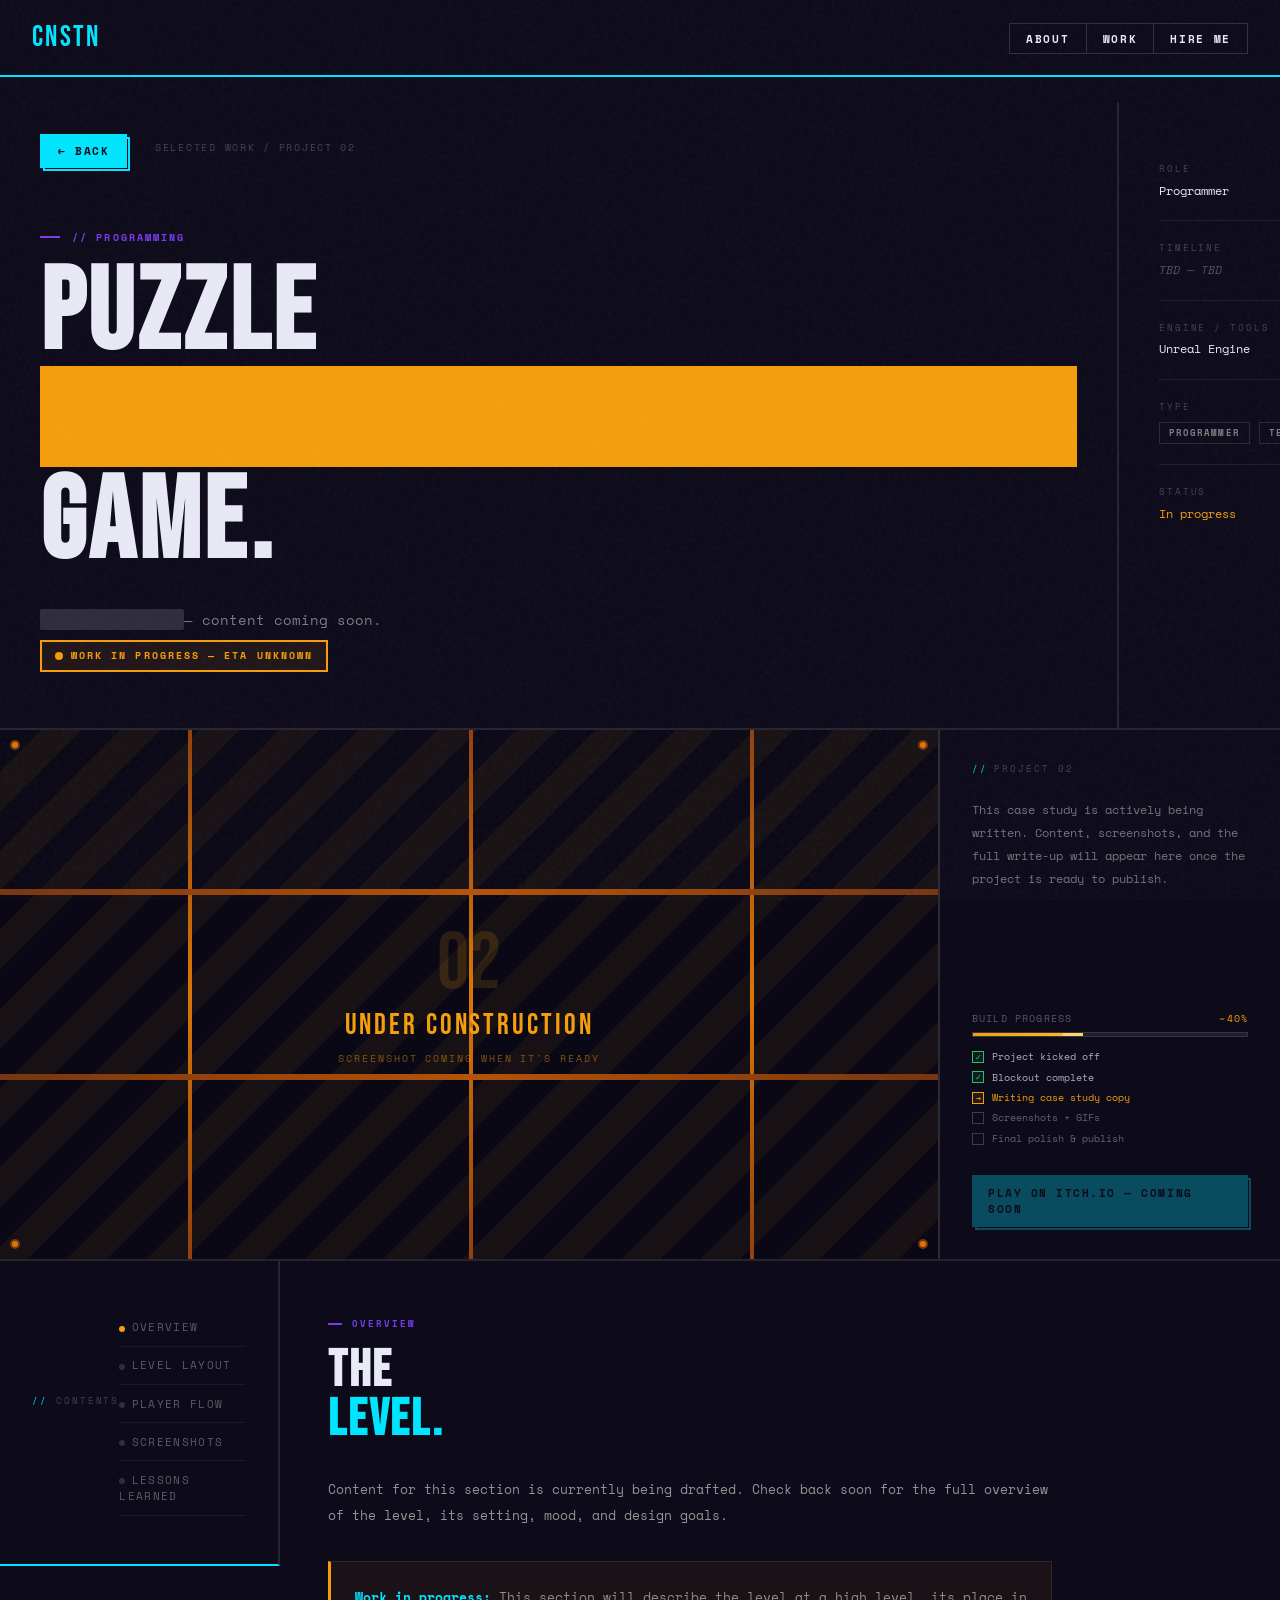
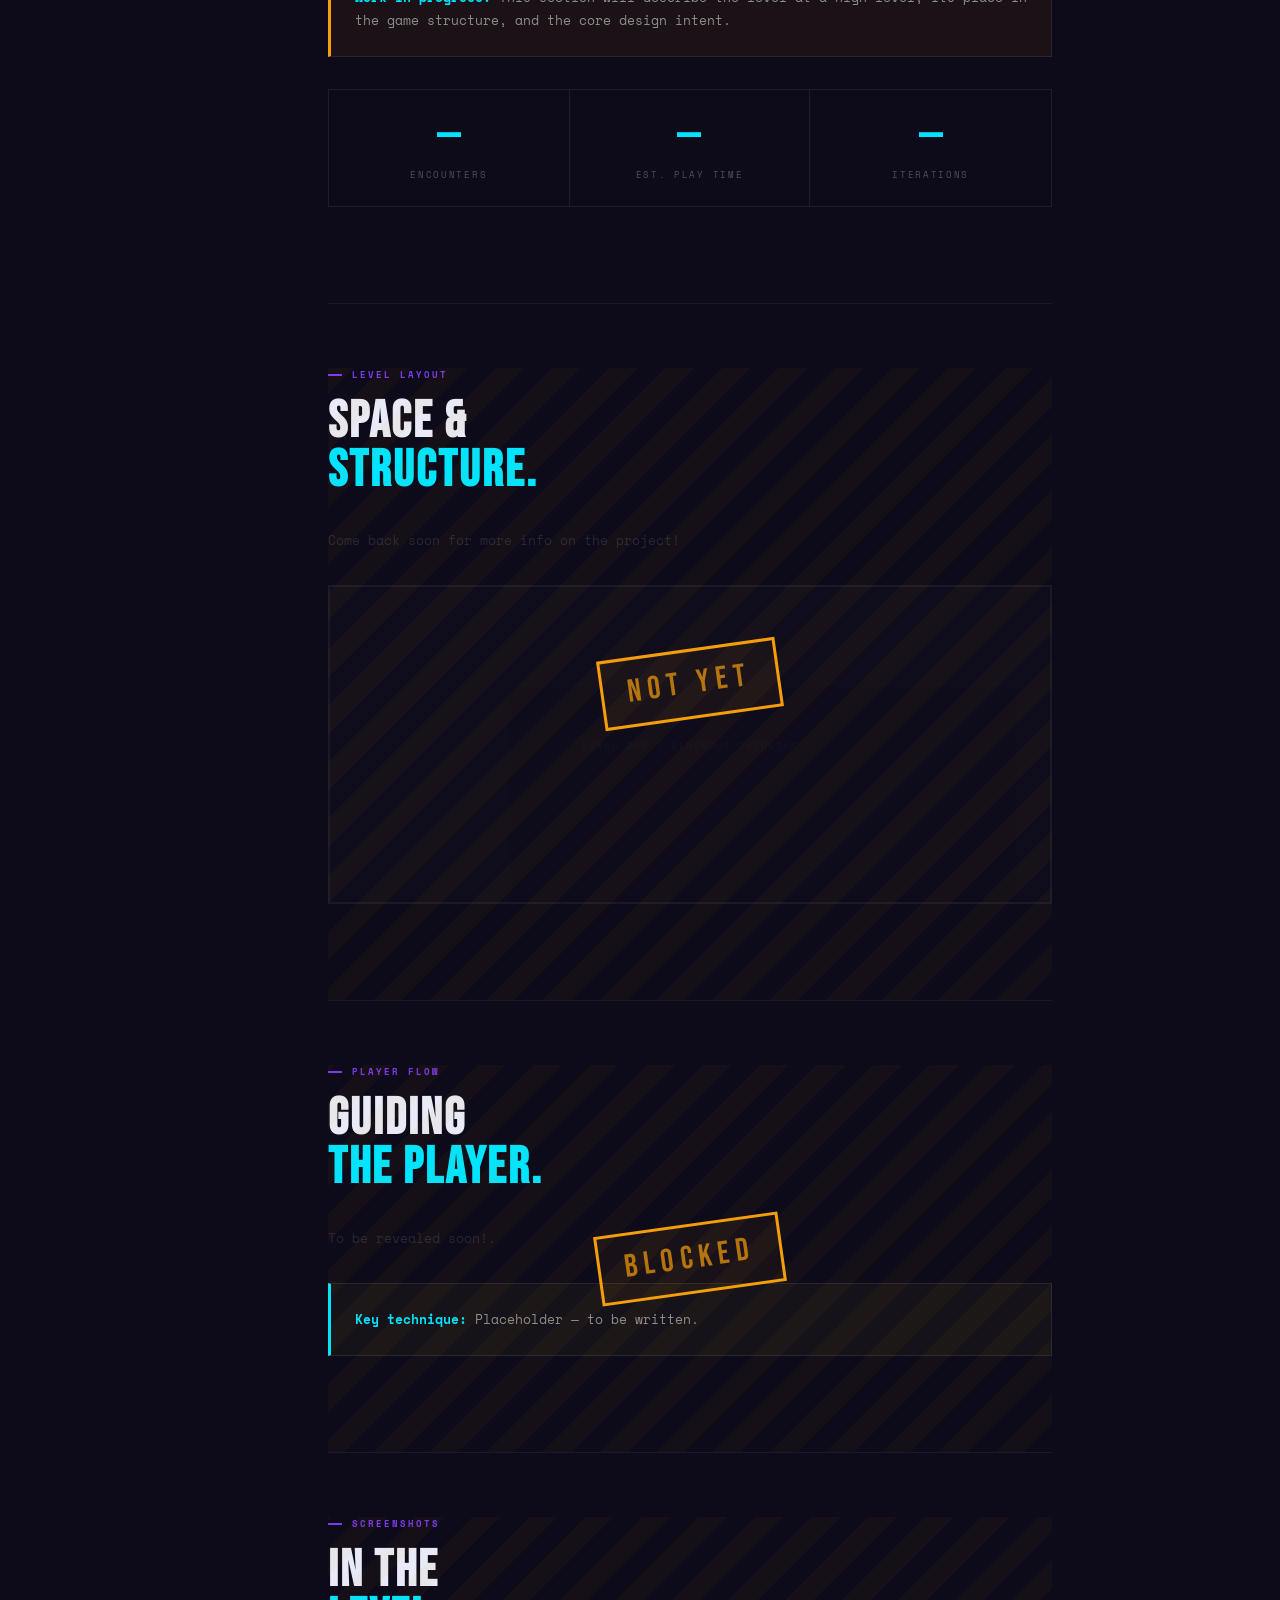
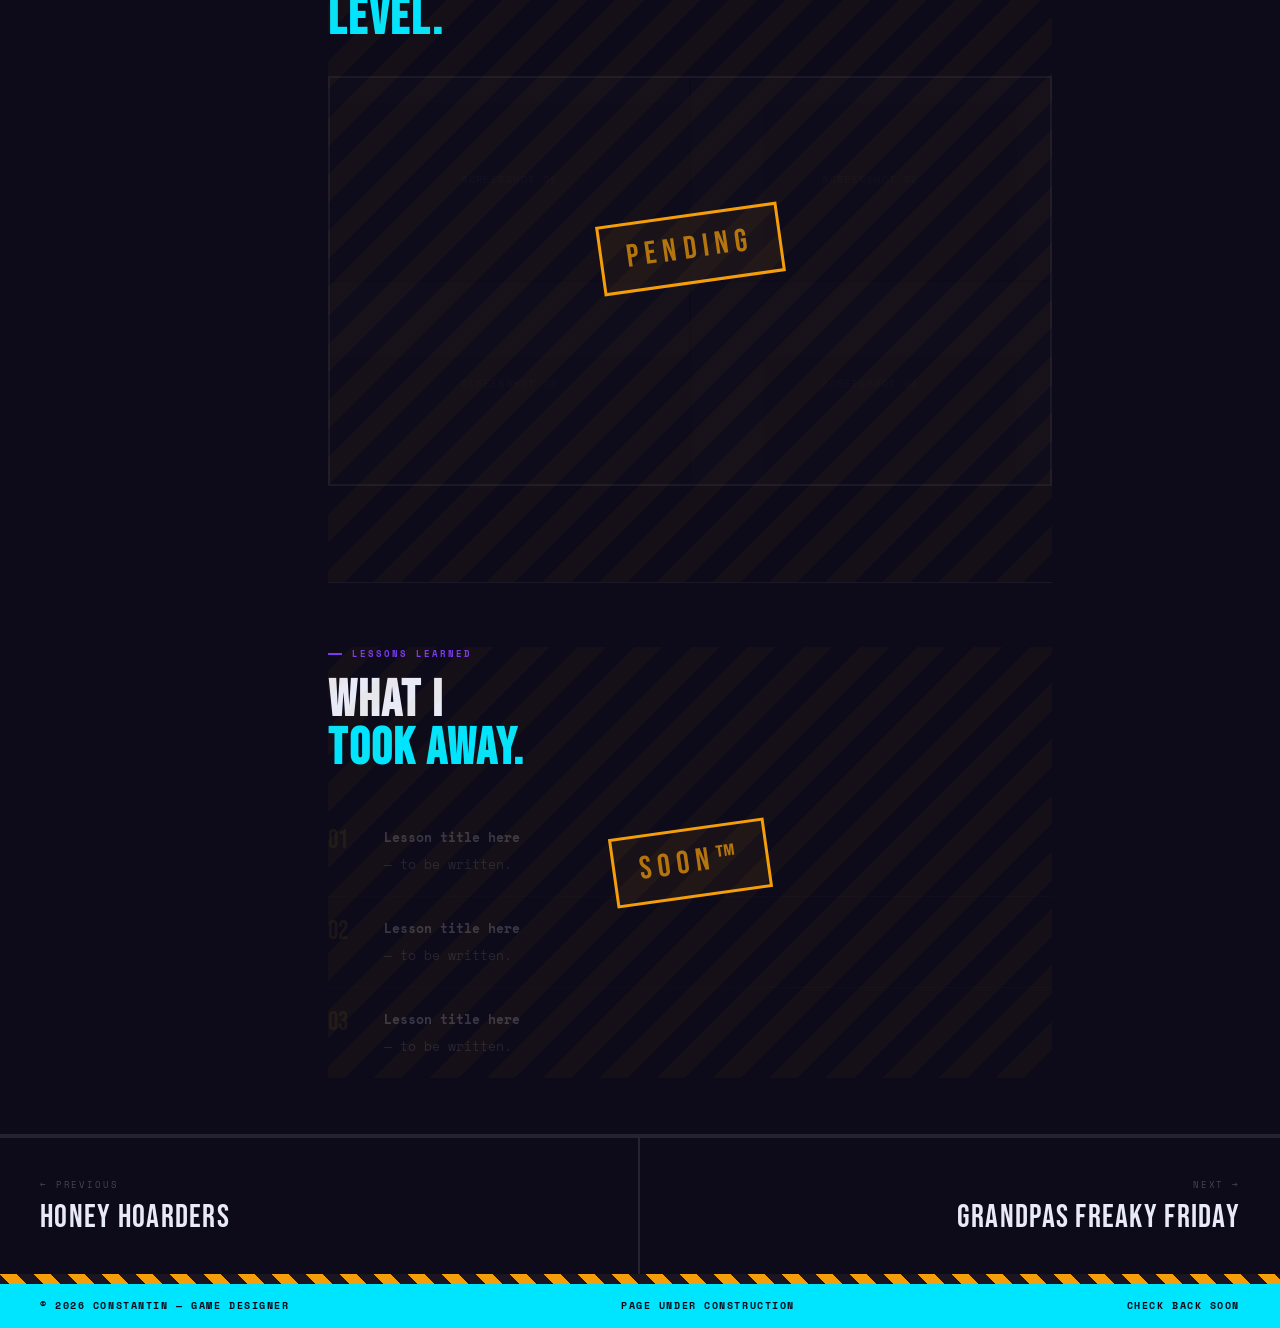
==== project-02.html @ 40b4c7c0 "Add files via upload" ====
<!DOCTYPE html>
<html lang="en">
<head>
<meta charset="UTF-8">
<meta name="viewport" content="width=device-width, initial-scale=1.0">
<title>Project 02 — CONSTANTIN</title>
<link rel="preconnect" href="https://fonts.googleapis.com">
<link href="https://fonts.googleapis.com/css2?family=Black+Han+Sans&family=Space+Mono:ital,wght@0,400;0,700;1,400&family=Bebas+Neue&display=swap" rel="stylesheet">
<link rel="stylesheet" href="style.css">
<link rel="stylesheet" href="project.css">
<style>
  /* The construction text */

  .caution-bar {
    height: 28px;
    background: repeating-linear-gradient(
      45deg,
      #f59e0b 0px, #f59e0b 18px,
      #1a1520 18px, #1a1520 36px
    );
    background-size: 51px 51px;
    animation: stripeScroll 4s linear infinite;
    display: flex;
    align-items: center;
    justify-content: center;
    overflow: hidden;
  }

  @keyframes stripeScroll {
    from { background-position: 0 0; }
    to   { background-position: 51px 51px; }
  }

  .caution-bar-text {
    font-family: var(--display);
    font-size: 0.85rem;
    letter-spacing: 0.25em;
    color: var(--black);
    background: #f59e0b;
    padding: 0 1rem;
    white-space: nowrap;
    z-index: 2;
  }

  .caution-bar-bottom {
    height: 10px;
    background: repeating-linear-gradient(
      45deg,
      #f59e0b 0px, #f59e0b 12px,
      #1a1520 12px, #1a1520 24px
    );
    background-size: 34px 34px;
    animation: stripeScroll 3s linear infinite reverse;
  }

  .scaffold-bar {
    height: 8px;
    background: linear-gradient(to right, #b45309, #d97706, #b45309, #d97706);
    border-bottom: 2px solid #78350f;
  }

  /* Status badge in hero */
  .status-wip {
    display: inline-flex;
    align-items: center;
    gap: 0.5rem;
    padding: 0.4rem 0.8rem;
    border: 2px solid #f59e0b;
    background: rgba(245,158,11,0.08);
    align-self: flex-start;
    margin-top: 0.5rem;
  }

  .status-dot {
    width: 8px; height: 8px;
    background: #f59e0b;
    border-radius: 50%;
    animation: wipPulse 1s ease-in-out infinite;
  }

  @keyframes wipPulse {
    0%, 100% { opacity: 1; transform: scale(1); }
    50%       { opacity: 0.4; transform: scale(0.7); }
  }

  .status-text {
    font-size: 0.65rem;
    letter-spacing: 0.2em;
    font-weight: 700;
    text-transform: uppercase;
    color: #f59e0b;
  }

  /* Redacted title word */
  .title-redact {
    display: inline-block;
    color: transparent;
    background: #f59e0b;
    padding: 0 0.5rem;
    vertical-align: middle;
    min-width: 280px;
    animation: redactFlicker 6s ease-in-out infinite;
  }

  @keyframes redactFlicker {
    0%, 85%, 100% { opacity: 1; }
    87%            { opacity: 0.5; }
    89%            { opacity: 1; }
    91%            { opacity: 0.65; }
    93%            { opacity: 1; }
  }

  /* Redacted inline text */
  .redact-inline {
    background: rgba(232,234,245,0.15);
    color: transparent;
    border-radius: 2px;
    user-select: none;
  }

  /* Cover panel, the construction image zone */
  .cover-panel-placeholder.wip-zone {
    background: #0a0815;
    position: relative;
    overflow: hidden;
    width: 100%;
    height: 100%;
    min-height: 400px;
    display: flex;
    align-items: center;
    justify-content: center;
  }

  .cover-panel-image {
    display: flex;
    align-self: stretch;
  }

  .wip-zone .construction-overlay {
    position: absolute;
    inset: 0;
    background: repeating-linear-gradient(
      -45deg,
      transparent 0px, transparent 28px,
      rgba(245,158,11,0.06) 28px, rgba(245,158,11,0.06) 56px
    );
  }

  .wip-zone .pole {
    position: absolute;
    width: 4px;
    background: linear-gradient(to bottom, #92400e, #d97706, #92400e);
    top: 0; bottom: 0;
  }

  .wip-zone .pole-1 { left: 20%; }
  .wip-zone .pole-2 { left: 50%; }
  .wip-zone .pole-3 { left: 80%; }

  .wip-zone .plank {
    position: absolute;
    height: 6px;
    background: linear-gradient(to right, #78350f, #b45309, #78350f);
    left: 0; right: 0;
  }

  .wip-zone .plank-1 { top: 30%; }
  .wip-zone .plank-2 { top: 65%; }

  .wip-zone .bolt {
    position: absolute;
    width: 10px; height: 10px;
    background: #d97706;
    border-radius: 50%;
    border: 2px solid #78350f;
    z-index: 5;
  }

  .wip-zone .bolt-tl { top: 10px; left: 10px; }
  .wip-zone .bolt-tr { top: 10px; right: 10px; }
  .wip-zone .bolt-bl { bottom: 10px; left: 10px; }
  .wip-zone .bolt-br { bottom: 10px; right: 10px; }

  .wip-zone .sign {
    position: relative;
    z-index: 5;
    text-align: center;
  }

  .wip-zone .sign-num {
    font-family: var(--display);
    font-size: 5rem;
    color: rgba(245,158,11,0.15);
    line-height: 1;
    display: block;
  }

  .wip-zone .sign-icon {
    font-size: 2.5rem;
    display: block;
    margin-bottom: 0.4rem;
  }

  .wip-zone .sign-label {
    font-family: var(--display);
    font-size: 1.8rem;
    color: #f59e0b;
    letter-spacing: 0.1em;
    display: block;
  }

  .wip-zone .sign-sub {
    font-size: 0.6rem;
    letter-spacing: 0.2em;
    color: rgba(245,158,11,0.5);
    text-transform: uppercase;
    display: block;
    margin-top: 0.25rem;
  }

  /* Progress tracker in the cover panel desc area */
  .progress-tracker {
    margin-top: 1rem;
  }

  .progress-header {
    display: flex;
    justify-content: space-between;
    font-size: 0.6rem;
    letter-spacing: 0.12em;
    text-transform: uppercase;
    color: rgba(232,234,245,0.35);
    margin-bottom: 0.4rem;
  }

  .progress-header span:last-child { color: #f59e0b; }

  .progress-bar-wrap {
    height: 5px;
    background: rgba(255,255,255,0.08);
    border: 1px solid rgba(255,255,255,0.1);
    overflow: hidden;
    margin-bottom: 0.75rem;
  }

  .progress-fill {
    height: 100%;
    width: 40%;
    background: linear-gradient(to right, #f59e0b, #fbbf24);
    position: relative;
  }

  .progress-fill::after {
    content: '';
    position: absolute;
    right: 0; top: 0; bottom: 0;
    width: 20px;
    background: rgba(255,255,255,0.35);
    animation: scanline 1.5s ease-in-out infinite;
  }

  @keyframes scanline {
    0%, 100% { opacity: 0; }
    50%       { opacity: 1; }
  }

  .milestone {
    display: flex;
    align-items: center;
    gap: 0.5rem;
    margin-bottom: 0.3rem;
  }

  .milestone-check {
    width: 12px; height: 12px;
    border: 1.5px solid rgba(255,255,255,0.2);
    flex-shrink: 0;
    display: flex;
    align-items: center;
    justify-content: center;
    font-size: 8px;
  }

  .milestone-check.done    { border-color: #22c55e; background: rgba(34,197,94,0.1); color: #22c55e; }
  .milestone-check.current { border-color: #f59e0b; background: rgba(245,158,11,0.1); color: #f59e0b; animation: wipPulse 1s ease-in-out infinite; }

  .milestone-label { font-size: 0.65rem; color: rgba(232,234,245,0.4); }
  .milestone-label.done    { color: rgba(232,234,245,0.75); }
  .milestone-label.current { color: #f59e0b; }

  /* WIP callout box */
  .callout-wip {
    border-left-color: #f59e0b;
    background: rgba(245,158,11,0.06);
    color: rgba(245,158,11,0.8);
  }

  .callout-wip strong { color: #f59e0b; }

  /* Sidebar nav dots */
  .nav-dot {
    display: inline-block;
    width: 6px; height: 6px;
    border-radius: 50%;
    margin-right: 0.4rem;
    vertical-align: middle;
    flex-shrink: 0;
  }

  .nav-dot.wip     { background: #f59e0b; animation: wipPulse 1s ease-in-out infinite; }
  .nav-dot.blocked { background: rgba(255,255,255,0.15); }

  /* Blocked section overlay */
  .section-blocked {
    position: relative;
    overflow: hidden;
  }

  .blocked-overlay {
    position: absolute;
    inset: 0;
    background: repeating-linear-gradient(
      -45deg,
      transparent 0px, transparent 20px,
      rgba(245,158,11,0.04) 20px, rgba(245,158,11,0.04) 40px
    );
    backdrop-filter: blur(0.5px);
    z-index: 10;
    display: flex;
    align-items: center;
    justify-content: center;
  }

  .blocked-stamp {
    border: 3px solid #f59e0b;
    padding: 0.5rem 1.5rem;
    transform: rotate(-8deg);
    background: rgba(245,158,11,0.05);
  }

  .blocked-stamp-text {
    font-family: var(--display);
    font-size: 2rem;
    letter-spacing: 0.2em;
    color: #f59e0b;
    opacity: 0.7;
  }

  /* Dim text inside blocked sections */
  .section-blocked .prose p,
  .section-blocked .stat-cell-num,
  .section-blocked .stat-cell-label,
  .section-blocked .media-cell,
  .section-blocked .lesson-item {
    opacity: 0.2;
  }
</style>
</head>
<body>

<!-- CAUTION TOP BAR -->
<div class="caution-bar">
  <span class="caution-bar-text">⚠ UNDER CONSTRUCTION — WORK IN PROGRESS — DO NOT ENTER — ⚠</span>
</div>

<!-- NAV -->
<nav>
  <a href="index.html" class="nav-logo">CNSTN</a>
  <ul class="nav-links">
    <li><a href="index.html#about">About</a></li>
    <li><a href="index.html#projects">Work</a></li>
    <li><a href="index.html#contact">Hire me</a></li>
  </ul>
</nav>

<div class="scaffold-bar"></div>

<!-- PROJECT HERO -->
<section class="project-hero">
  <div class="project-hero-left">
    <a href="index.html#projects" class="back-btn">← Back</a>
    <span class="back-btn-crumb">Selected Work / Project 02</span>
    <p class="project-hero-type">// Programming</p>
    <h1 class="project-hero-title">
      PUZZLE<br>
      <span class="title-redact">████████████</span><br>
      GAME.
    </h1>
    <p class="project-hero-tagline">
      <span class="redact-inline"> Come back soon! </span> — content coming soon.
    </p>
    <div class="status-wip">
      <div class="status-dot"></div>
      <span class="status-text">Work in progress — ETA unknown</span>
    </div>
  </div>
  <div class="project-hero-right">
    <div class="meta-block">
      <p class="meta-label">Role</p>
      <p class="meta-value">Programmer</p>
    </div>
    <div class="meta-block">
      <p class="meta-label">Timeline</p>
      <p class="meta-value" style="color:rgba(232,234,245,0.3); font-style:italic;">TBD — TBD</p>
    </div>
    <div class="meta-block">
      <p class="meta-label">Engine / Tools</p>
      <p class="meta-value">Unreal Engine </p>
    </div>
    <div class="meta-block">
      <p class="meta-label">Type</p>
      <p class="meta-value">
        <span class="tag">Programmer</span>
        <span class="tag">Team</span>
        <span class="tag">PC • Mobile</span>
      </p>
    </div>
    <div class="meta-block">
      <p class="meta-label">Status</p>
      <p class="meta-value" style="color:#f59e0b;"> In progress</p>
    </div>
  </div>
</section>

<!-- COVER PANEL -->
<div class="cover-panel">
  <div class="cover-panel-image">
    <div class="cover-panel-placeholder wip-zone">
      <div class="construction-overlay"></div>
      <div class="pole pole-1"></div>
      <div class="pole pole-2"></div>
      <div class="pole pole-3"></div>
      <div class="plank plank-1"></div>
      <div class="plank plank-2"></div>
      <div class="bolt bolt-tl"></div>
      <div class="bolt bolt-tr"></div>
      <div class="bolt bolt-bl"></div>
      <div class="bolt bolt-br"></div>
      <div class="sign">
        <span class="sign-num">02</span>
        <span class="sign-label">UNDER CONSTRUCTION</span>
        <span class="sign-sub">Screenshot coming when it's ready</span>
      </div>
    </div>
  </div>
  <div class="cover-panel-info">
    <p class="cover-panel-label">Project 02</p>
    <p class="cover-panel-desc">
      This case study is actively being written. Content, screenshots, and the full write-up will appear here once the project is ready to publish.
    </p>

    <div class="progress-tracker">
      <div class="progress-header">
        <span>Build progress</span>
        <span>~40%</span>
      </div>
      <div class="progress-bar-wrap">
        <div class="progress-fill"></div>
      </div>
      <div class="milestone">
        <div class="milestone-check done">✓</div>
        <span class="milestone-label done">Project kicked off</span>
      </div>
      <div class="milestone">
        <div class="milestone-check done">✓</div>
        <span class="milestone-label done">Blockout complete</span>
      </div>
      <div class="milestone">
        <div class="milestone-check current">→</div>
        <span class="milestone-label current">Writing case study copy</span>
      </div>
      <div class="milestone">
        <div class="milestone-check"></div>
        <span class="milestone-label">Screenshots + GIFs</span>
      </div>
      <div class="milestone">
        <div class="milestone-check"></div>
        <span class="milestone-label">Final polish &amp; publish</span>
      </div>
    </div>

    <div class="cover-panel-links">
      <span class="cover-panel-link" style="opacity:0.3; cursor:not-allowed;">Play on itch.io — coming soon</span>
    </div>
  </div>
</div>

<!-- BODY -->
<div class="project-body">

  <nav class="project-body-nav">
    <p class="body-nav-label">Contents</p>
    <ul class="body-nav-links">
      <li><a href="#overview"><span class="nav-dot wip"></span>Overview</a></li>
      <li><a href="#layout"><span class="nav-dot blocked"></span>Level Layout</a></li>
      <li><a href="#flow"><span class="nav-dot blocked"></span>Player Flow</a></li>
      <li><a href="#screenshots"><span class="nav-dot blocked"></span>Screenshots</a></li>
      <li><a href="#lessons"><span class="nav-dot blocked"></span>Lessons Learned</a></li>
    </ul>
  </nav>

  <div class="project-body-content">

    <!-- OVERVIEW -->
    <div class="content-section" id="overview">
      <p class="section-eyebrow">Overview</p>
      <h2 class="section-heading">THE<br><span class="yellow">LEVEL.</span></h2>
      <div class="prose">
        <p>Content for this section is currently being drafted. Check back soon for the full overview of the level, its setting, mood, and design goals.</p>
      </div>
      <div class="callout callout-wip">
        <p><strong>Work in progress:</strong> This section will describe the level at a high level, its place in the game structure, and the core design intent.</p>
      </div>
      <div class="stat-row">
        <div class="stat-cell">
          <p class="stat-cell-num">—</p>
          <p class="stat-cell-label">Encounters</p>
        </div>
        <div class="stat-cell">
          <p class="stat-cell-num">—</p>
          <p class="stat-cell-label">Est. play time</p>
        </div>
        <div class="stat-cell">
          <p class="stat-cell-num">—</p>
          <p class="stat-cell-label">Iterations</p>
        </div>
      </div>
    </div>

    <!-- LAYOUT -->
    <div class="content-section section-blocked" id="layout">
      <div class="blocked-overlay">
        <div class="blocked-stamp"><span class="blocked-stamp-text">NOT YET</span></div>
      </div>
      <p class="section-eyebrow">Level Layout</p>
      <h2 class="section-heading">SPACE &amp;<br><span class="yellow">STRUCTURE.</span></h2>
      <div class="prose">
        <p>Come back soon for more info on the project!</p>
      </div>
      <div class="media-grid" style="grid-template-columns: 1fr;">
        <div class="media-cell" style="aspect-ratio: 16/7;">
          <div class="media-cell-placeholder">Level map / blockout overview</div>
        </div>
      </div>
    </div>

    <!-- PLAYER FLOW -->
    <div class="content-section section-blocked" id="flow">
      <div class="blocked-overlay">
        <div class="blocked-stamp"><span class="blocked-stamp-text">BLOCKED</span></div>
      </div>
      <p class="section-eyebrow">Player Flow</p>
      <h2 class="section-heading">GUIDING<br><span class="yellow">THE PLAYER.</span></h2>
      <div class="prose">
        <p>To be revealed soon!.</p>
      </div>
      <div class="callout">
        <p><strong>Key technique:</strong> Placeholder — to be written.</p>
      </div>
    </div>

    <!-- SCREENSHOTS -->
    <div class="content-section section-blocked" id="screenshots">
      <div class="blocked-overlay">
        <div class="blocked-stamp"><span class="blocked-stamp-text">PENDING</span></div>
      </div>
      <p class="section-eyebrow">Screenshots</p>
      <h2 class="section-heading">IN THE<br><span class="yellow">LEVEL.</span></h2>
      <div class="media-grid">
        <div class="media-cell"><div class="media-cell-placeholder">Screenshot 01</div></div>
        <div class="media-cell"><div class="media-cell-placeholder">Screenshot 02</div></div>
        <div class="media-cell"><div class="media-cell-placeholder">Screenshot 03</div></div>
        <div class="media-cell"><div class="media-cell-placeholder">Screenshot 04</div></div>
      </div>
    </div>

    <!-- LESSONS -->
    <div class="content-section section-blocked" id="lessons">
      <div class="blocked-overlay">
        <div class="blocked-stamp"><span class="blocked-stamp-text">SOON™</span></div>
      </div>
      <p class="section-eyebrow">Lessons Learned</p>
      <h2 class="section-heading">WHAT I<br><span class="yellow">TOOK AWAY.</span></h2>
      <div class="lesson-list">
        <div class="lesson-item">
          <div class="lesson-num">01</div>
          <div class="lesson-text"><strong>Lesson title here</strong> — to be written.</div>
        </div>
        <div class="lesson-item">
          <div class="lesson-num">02</div>
          <div class="lesson-text"><strong>Lesson title here</strong> — to be written.</div>
        </div>
        <div class="lesson-item">
          <div class="lesson-num">03</div>
          <div class="lesson-text"><strong>Lesson title here</strong> — to be written.</div>
        </div>
      </div>
    </div>

  </div>
</div>

<!-- PROJECT NAVIGATION FOOTER -->
<div class="project-nav-footer">
  <a href="project-01.html" class="proj-nav-item">
    <span class="proj-nav-dir">← Previous</span>
    <span class="proj-nav-name">HONEY HOARDERS</span>
  </a>
  <a href="project-03.html" class="proj-nav-item" style="text-align:right; align-items:flex-end;">
    <span class="proj-nav-dir">Next →</span>
    <span class="proj-nav-name">GRANDPAS FREAKY FRIDAY</span>
  </a>
</div>

<div class="caution-bar-bottom"></div>

<div class="footer-strip">
  <span>© 2026 Constantin — Game Designer</span>
  <span> PAGE UNDER CONSTRUCTION </span>
  <span>Check back soon</span>
</div>

</body>
</html>
---- style.css ----
*, *::before, *::after { box-sizing: border-box; margin: 0; padding: 0; }

:root {
  --black: #0d0a1a;
  --white: #e8eaf5;
  --yellow: #00e5ff;
  --red: #7c3aed;
  --blue: #a78bfa;
  --mono: 'Space Mono', monospace;
  --display: 'Bebas Neue', sans-serif;
  --bold: 'Black Han Sans', sans-serif;
}

html { scroll-behavior: smooth; }

body {
  background: var(--black);
  color: var(--white);
  font-family: var(--mono);
  font-size: 14px;
  line-height: 1.5;
  cursor: crosshair;
  overflow-x: hidden;
}

/* NOISE OVERLAY */
body::before {
  content: '';
  position: fixed;
  inset: 0;
  background-image: url("data:image/svg+xml,%3Csvg viewBox='0 0 256 256' xmlns='http://www.w3.org/2000/svg'%3E%3Cfilter id='noise'%3E%3CfeTurbulence type='fractalNoise' baseFrequency='0.9' numOctaves='4' stitchTiles='stitch'/%3E%3C/filter%3E%3Crect width='100%25' height='100%25' filter='url(%23noise)' opacity='1'/%3E%3C/svg%3E");
  opacity: 0.04;
  pointer-events: none;
  z-index: 9999;
}

/* NAV */
nav {
  position: fixed;
  top: 0; left: 0; right: 0;
  z-index: 100;
  display: flex;
  align-items: center;
  justify-content: space-between;
  padding: 1rem 2rem;
  border-bottom: 2px solid var(--yellow);
  background: var(--black);
}

.nav-logo {
  font-family: var(--display);
  font-size: 1.8rem;
  color: var(--yellow);
  text-decoration: none;
  letter-spacing: 0.08em;
}

.nav-links {
  display: flex;
  gap: 0;
  list-style: none;
}

.nav-links a {
  font-family: var(--mono);
  font-size: 0.7rem;
  font-weight: 700;
  letter-spacing: 0.15em;
  text-transform: uppercase;
  color: var(--white);
  text-decoration: none;
  padding: 0.4rem 1rem;
  border: 1px solid rgba(255,255,255,0.15);
  border-right: none;
  transition: background 0.1s, color 0.1s;
}

.nav-links li:last-child a { border-right: 1px solid rgba(255,255,255,0.15); }
.nav-links a:hover { background: var(--yellow); color: var(--black); }

/* STATUS TICKER */
.ticker {
  background: var(--yellow);
  color: var(--black);
  font-family: var(--mono);
  font-size: 0.7rem;
  font-weight: 700;
  letter-spacing: 0.12em;
  text-transform: uppercase;
  padding: 0.35rem 0;
  overflow: hidden;
  white-space: nowrap;
  margin-top: 58px;
}

.ticker-inner {
  display: inline-block;
  animation: ticker 18s linear infinite;
}

@keyframes ticker {
  from { transform: translateX(100vw); }
  to   { transform: translateX(-100%); }
}

/* HERO */
.hero {
  min-height: 90vh;
  display: grid;
  grid-template-columns: 1fr 260px;
  border-bottom: 2px solid rgba(255,255,255,0.1);
  position: relative;
  overflow: hidden;
}

.hero-left {
  padding: 4rem 2.5rem 4rem;
  display: flex;
  flex-direction: column;
  justify-content: flex-end;
  border-right: 2px solid rgba(255,255,255,0.1);
  position: relative;
  z-index: 1;
}

.hero-label {
  font-size: 0.65rem;
  letter-spacing: 0.2em;
  text-transform: uppercase;
  color: rgba(242,240,232,0.4);
  margin-bottom: 1rem;
  font-family: var(--mono);
}

.hero-label span {
  color: var(--red);
  animation: blink 1.2s step-end infinite;
}

@keyframes blink { 0%,100%{opacity:1} 50%{opacity:0} }

.hero-name {
  font-family: var(--display);
  font-size: clamp(5rem, 10vw, 9rem);
  line-height: 0.88;
  letter-spacing: 0.02em;
  color: var(--white);
  margin-bottom: 2.5rem;
  position: relative;
}

.hero-name .glitch {
  position: relative;
  display: inline-block;
  color: var(--yellow);
}

.hero-name .glitch::before,
.hero-name .glitch::after {
  content: attr(data-text);
  position: absolute;
  top: 0; left: 0;
  width: 100%;
}

.hero-name .glitch::before {
  color: var(--red);
  animation: glitch1 3.5s infinite;
  clip-path: polygon(0 0, 100% 0, 100% 40%, 0 40%);
}

.hero-name .glitch::after {
  color: var(--blue);
  animation: glitch2 3.5s infinite;
  clip-path: polygon(0 60%, 100% 60%, 100% 100%, 0 100%);
}

@keyframes glitch1 {
  0%,90%,100% { transform: translate(0); }
  92% { transform: translate(-4px, 1px); }
  94% { transform: translate(4px, -1px); }
  96% { transform: translate(-2px, 2px); }
}

@keyframes glitch2 {
  0%,90%,100% { transform: translate(0); }
  92% { transform: translate(4px, 1px); }
  94% { transform: translate(-4px, -1px); }
  96% { transform: translate(3px, -2px); }
}

.hero-desc {
  font-size: 0.82rem;
  color: rgba(242,240,232,0.6);
  line-height: 1.8;
  max-width: 32rem;
  margin-bottom: 2.5rem;
}

.hero-desc strong { color: var(--white); font-weight: 700; }

/* CTA BUTTON — longer + proper lift animation */
.hero-cta {
  display: inline-flex;
  align-items: center;
  gap: 0.75rem;
  font-family: var(--mono);
  font-size: 0.75rem;
  font-weight: 700;
  letter-spacing: 0.15em;
  text-transform: uppercase;
  color: var(--black);
  background: var(--yellow);
  padding: 0.85rem 10rem;
  text-decoration: none;
  border: none;
  position: relative;
  transition: transform 0.15s ease;
  align-self: flex-start;
}

.hero-cta::after {
  content: '';
  position: absolute;
  bottom: -5px; right: -5px;
  width: 100%; height: 100%;
  border: 2px solid var(--yellow);
  z-index: -1;
  transition: bottom 0.15s ease, right 0.15s ease;
}

.hero-cta:hover {
  transform: translate(-4px, -4px);
}

.hero-cta:hover::after {
  bottom: -9px;
  right: -9px;
}

/* AWARD BADGE */
.award-badge {
  display: inline-flex;
  align-items: center;
  gap: 0.75rem;
  margin-top: 1.5rem;
  padding: 0.75rem 2.5rem;
  border: 1px solid var(--yellow);
  border-left: 4px solid var(--yellow);
  background: rgba(0,229,255,0.06);
  align-self: flex-start;
  position: relative;
  overflow: hidden;
}

/* subtle shimmer sweep on the badge */
.award-badge::after {
  content: '';
  position: absolute;
  top: 0; left: -100%;
  width: 60%;
  height: 100%;
  background: linear-gradient(
    to right,
    transparent 0%,
    rgba(0,229,255,0.12) 50%,
    transparent 100%
  );
  animation: shimmer 4s ease-in-out infinite;
}

@keyframes shimmer {
  0%   { left: -100%; }
  40%  { left: 150%; }
  100% { left: 150%; }
}

.award-badge-icon {
  font-size: 1.5rem;
  line-height: 1;
  position: relative;
  z-index: 1;
}

.award-badge-title {
  font-family: var(--mono);
  font-size: 0.72rem;
  font-weight: 700;
  letter-spacing: 0.16em;
  text-transform: uppercase;
  color: var(--yellow);
  margin: 0;
  position: relative;
  z-index: 1;
}

.award-badge-sub {
  font-size: 0.6rem;
  letter-spacing: 0.14em;
  color: rgba(242,240,232,0.4);
  margin-top: 0.2rem;
  margin-bottom: 0;
  position: relative;
  z-index: 1;
}

/* PORTRAIT CARD — small framed photo in top-right of hero-left */
.hero-portrait {
  position: absolute;
  top: 2.5rem;
  right: 2.5rem;
  width: 120px;
  border: 1px solid rgba(255,255,255,0.15);
  background: rgba(255,255,255,0.03);
  z-index: 2;
  cursor: grab;
  transition: width 0.3s ease, box-shadow 0.3s ease;
  user-select: none;
}

.hero-portrait:active { cursor: grabbing; }

.hero-portrait.portrait-expanded {
  width: 260px;
  box-shadow: 0 0 0 2px var(--yellow);
}

.hero-portrait.portrait-expanded img,
.hero-portrait.portrait-expanded .hero-portrait-placeholder {
  height: 340px;
}

.hero-portrait img {
  width: 100%;
  height: 160px;
  object-fit: cover;
  object-position: center top;
  display: block;
  filter: grayscale(15%) contrast(1.05);
  transition: height 0.3s ease;
  pointer-events: none;
}

.hero-portrait-placeholder {
  width: 100%;
  height: 160px;
  display: flex;
  align-items: center;
  justify-content: center;
  background: rgba(255,255,255,0.02);
  position: relative;
  overflow: hidden;
  transition: height 0.3s ease;
}

.hero-portrait-placeholder::before {
  content: '';
  position: absolute;
  inset: 0.6rem;
  border: 1px dashed rgba(255,255,255,0.1);
}

.hero-portrait-placeholder span {
  font-size: 0.55rem;
  letter-spacing: 0.18em;
  text-transform: uppercase;
  color: rgba(242,240,232,0.2);
  font-family: var(--mono);
}

.hero-portrait-label {
  display: flex;
  align-items: center;
  justify-content: space-between;
  padding: 0.4rem 0.6rem;
  border-top: 1px solid rgba(255,255,255,0.1);
}

.hero-portrait-label span {
  font-size: 0.52rem;
  letter-spacing: 0.14em;
  text-transform: uppercase;
  font-family: var(--mono);
  color: rgba(242,240,232,0.3);
}

.hero-portrait-label span:last-child {
  color: var(--yellow);
  font-weight: 700;
}

/* Expand button */
.portrait-expand {
  position: absolute;
  top: 0.4rem;
  right: 0.4rem;
  width: 22px;
  height: 22px;
  background: rgba(10,10,8,0.75);
  border: 1px solid rgba(255,255,255,0.15);
  color: var(--yellow);
  font-size: 0.8rem;
  line-height: 1;
  cursor: pointer;
  display: flex;
  align-items: center;
  justify-content: center;
  opacity: 0;
  transition: opacity 0.2s;
  z-index: 3;
}

.hero-portrait:hover .portrait-expand { opacity: 1; }
.hero-portrait.portrait-expanded .portrait-expand { opacity: 1; }

/* Arrow hint */
.portrait-hint {
  position: absolute;
  top: 2rem;
  right: 10rem;
  display: flex;
  align-items: flex-start;
  gap: 0.5rem;
  z-index: 3;
  pointer-events: none;
  transition: opacity 0.4s ease;
}

.portrait-hint-text {
  font-size: 0.58rem;
  letter-spacing: 0.14em;
  text-transform: uppercase;
  color: rgba(0,229,255,0.6);
  font-family: var(--mono);
  white-space: nowrap;
  animation: hintPulse 2s ease-in-out infinite;
}

@keyframes hintPulse {
  0%, 100% { opacity: 0.6; }
  50% { opacity: 1; }
}

.portrait-hint-arrow {
  width: 40px;
  height: 40px;
  flex-shrink: 0;
  margin-top: -4px;
  animation: hintBounce 1.5s ease-in-out infinite;
}

@keyframes hintBounce {
  0%, 100% { transform: translateX(0); }
  50% { transform: translateX(4px); }
}

/* HERO STATS */
.hero-right {
  display: grid;
  grid-template-rows: 1fr 1fr;
  position: relative;
  z-index: 1;
  border-left: 2px solid rgba(255,255,255,0.1);
}

.hero-stat {
  padding: 2.5rem 2rem;
  border-bottom: 2px solid rgba(255,255,255,0.1);
  display: flex;
  flex-direction: column;
  justify-content: center;
  position: relative;
  overflow: hidden;
}

.hero-stat:last-child { border-bottom: none; }

.hero-stat::before {
  content: attr(data-num);
  position: absolute;
  left: 50%;
  transform: translateX(-50%) translateY(-50%);
  top: 50%;
  font-family: var(--display);
  font-size: 6rem;
  color: rgba(255,255,255,0.04);
  line-height: 1;
  pointer-events: none;
}

/* Award stat cell — yellow tinted */
.hero-stat--award {
  background: rgba(0,229,255,0.04);
  border-left: 3px solid var(--yellow);
}

.hero-stat--award::before { display: none; }

.stat-num {
  font-family: var(--display);
  font-size: 3.5rem;
  color: var(--yellow);
  line-height: 1;
  margin-bottom: 0.5rem;
}

.stat-num--trophy {
  font-family: unset;
  font-size: 2rem;
}

.stat-label {
  font-size: 0.58rem;
  letter-spacing: 0.18em;
  text-transform: uppercase;
  color: rgba(242,240,232,0.4);
  line-height: 1.6;
}

/* MARQUEE DIVIDER */
.marquee-divider {
  padding: 1.5rem 0;
  overflow: hidden;
  white-space: nowrap;
  border-bottom: 2px solid rgba(255,255,255,0.1);
  position: relative;
}

.marquee-divider::before {
  content: '';
  position: absolute;
  left: 0; top: 0; bottom: 0;
  width: 60px;
  background: linear-gradient(to right, var(--black), transparent);
  z-index: 1;
}

.marquee-divider::after {
  content: '';
  position: absolute;
  right: 0; top: 0; bottom: 0;
  width: 60px;
  background: linear-gradient(to left, var(--black), transparent);
  z-index: 1;
}

.marquee-track {
  display: inline-flex;
  gap: 0;
  animation: marquee 20s linear infinite;
}

@keyframes marquee {
  from { transform: translateX(0); }
  to   { transform: translateX(-50%); }
}

.marquee-item {
  font-family: var(--display);
  font-size: 1.4rem;
  letter-spacing: 0.08em;
  color: rgba(242,240,232,0.12);
  padding: 0 2rem;
  display: flex;
  align-items: center;
  gap: 2rem;
}

.marquee-item span {
  width: 6px;
  height: 6px;
  background: var(--red);
  display: inline-block;
  flex-shrink: 0;
}

/* ABOUT */
.about {
  display: grid;
  grid-template-columns: 280px 1fr;
  border-bottom: 2px solid rgba(255,255,255,0.1);
}

.about-sidebar {
  padding: 3rem 2rem;
  border-right: 2px solid rgba(255,255,255,0.1);
  display: flex;
  flex-direction: column;
  justify-content: space-between;
}

.sidebar-label {
  font-size: 0.6rem;
  letter-spacing: 0.22em;
  text-transform: uppercase;
  color: rgba(242,240,232,0.3);
  margin-bottom: 2rem;
  display: flex;
  align-items: center;
  gap: 0.5rem;
}

.sidebar-label::before {
  content: '//';
  color: var(--yellow);
}

.sidebar-index {
  font-family: var(--display);
  font-size: 7rem;
  color: rgba(255,255,255,0.06);
  line-height: 1;
}

.sidebar-skills {
  display: flex;
  flex-direction: column;
  gap: 0.4rem;
}

.skill-row {
  display: flex;
  align-items: center;
  gap: 0.75rem;
  padding: 0.5rem 0;
  border-bottom: 1px solid rgba(255,255,255,0.06);
}

.skill-dot {
  width: 6px; height: 6px;
  background: var(--yellow);
  flex-shrink: 0;
}

.skill-name {
  font-size: 0.7rem;
  font-weight: 700;
  letter-spacing: 0.1em;
  text-transform: uppercase;
  color: var(--white);
}

.about-main {
  padding: 3rem 2.5rem;
}

.about-heading {
  font-family: var(--display);
  font-size: clamp(2.5rem, 5vw, 4.5rem);
  line-height: 0.92;
  letter-spacing: 0.04em;
  color: var(--white);
  margin-bottom: 2.5rem;
}

.about-heading .highlight {
  color: var(--yellow);
  position: relative;
  display: inline-block;
}

.about-heading .scratch {
  color: var(--red);
  text-decoration: line-through;
  text-decoration-thickness: 3px;
  text-decoration-color: var(--red);
  opacity: 0.7;
}

.about-body {
  max-width: 560px;
}

.about-body p {
  font-size: 0.82rem;
  color: rgba(242,240,232,0.6);
  line-height: 1.9;
  margin-bottom: 1.25rem;
}

.about-body p strong { color: var(--white); }

.about-footnote {
  margin-top: 2rem;
  padding: 1.25rem;
  border: 1px solid rgba(255,255,255,0.1);
  border-left: 3px solid var(--red);
  font-size: 0.72rem;
  color: rgba(242,240,232,0.4);
  letter-spacing: 0.05em;
}

/* PROJECTS */
.projects-header {
  display: flex;
  align-items: center;
  justify-content: space-between;
  padding: 2rem 2.5rem;
  border-bottom: 2px solid rgba(255,255,255,0.1);
}

.projects-header-label {
  font-family: var(--display);
  font-size: 2.5rem;
  letter-spacing: 0.05em;
  color: var(--white);
}

.projects-count {
  font-size: 0.7rem;
  letter-spacing: 0.18em;
  text-transform: uppercase;
  color: rgba(242,240,232,0.35);
}

.projects-grid {
  display: grid;
  grid-template-columns: 1fr 1fr 1fr;
}

.project-card {
  padding: 2.5rem 2rem;
  border-right: 2px solid rgba(255,255,255,0.1);
  border-bottom: 2px solid rgba(255,255,255,0.1);
  position: relative;
  overflow: hidden;
  transition: background 0.15s;
  cursor: pointer;
}

.project-card:last-child,
.project-card:nth-child(3) { border-right: none; }

.project-card:nth-last-child(-n+3) { border-bottom: none; }

.project-card:hover { background: rgba(255,255,255,0.03); }

.project-card:hover .project-num { color: var(--yellow); }

/* Award project card — subtle yellow top border */
.project-award {
  border-top: 3px solid var(--yellow);
}

.project-num {
  font-family: var(--display);
  font-size: 5rem;
  line-height: 1;
  color: rgba(255,255,255,0.07);
  position: absolute;
  top: 1rem;
  right: 1.25rem;
  transition: color 0.15s;
  pointer-events: none;
}

.project-type {
  font-size: 0.6rem;
  letter-spacing: 0.2em;
  text-transform: uppercase;
  color: var(--red);
  margin-bottom: 1rem;
  font-weight: 700;
}

.project-title {
  font-family: var(--display);
  font-size: 2rem;
  letter-spacing: 0.04em;
  color: var(--white);
  line-height: 1;
  margin-bottom: 1.25rem;
}

.project-desc {
  font-size: 0.78rem;
  color: rgba(242,240,232,0.5);
  line-height: 1.8;
  margin-bottom: 2rem;
}

.project-tags {
  display: flex;
  flex-wrap: wrap;
  gap: 0.4rem;
}

.project-tag {
  font-size: 0.6rem;
  letter-spacing: 0.12em;
  text-transform: uppercase;
  font-weight: 700;
  color: rgba(242,240,232,0.5);
  border: 1px solid rgba(255,255,255,0.12);
  padding: 0.25rem 0.6rem;
}

/* Award winner tag inside project */
.project-tag--award {
  color: var(--yellow);
  border-color: var(--yellow);
  background: rgba(0,229,255,0.08);
}

/* FEATURED PROJECT */
.project-featured {
  grid-column: span 2;
  background: var(--yellow);
  border-right: 2px solid rgba(255,255,255,0.1);
}

.project-featured:hover { background: #00e5ffcc; }

.project-featured .project-type { color: var(--black); opacity: 0.5; }
.project-featured .project-title { color: var(--black); font-size: 3rem; }
.project-featured .project-desc { color: rgba(0,0,0,0.55); }
.project-featured .project-num { color: rgba(0,0,0,0.08); }
.project-featured:hover .project-num { color: rgba(0,0,0,0.15); }

.project-featured .project-tag {
  color: rgba(0,0,0,0.55);
  border-color: rgba(0,0,0,0.2);
}

/* CONTACT */
.contact {
  min-height: 70vh;
  display: grid;
  grid-template-columns: 1fr 1fr;
  border-top: 2px solid rgba(255,255,255,0.1);
}

.contact-left {
  padding: 4rem 2.5rem;
  border-right: 2px solid rgba(255,255,255,0.1);
  display: flex;
  flex-direction: column;
  justify-content: space-between;
}

.contact-heading {
  font-family: var(--display);
  font-size: clamp(3rem, 8vw, 7rem);
  line-height: 0.88;
  letter-spacing: 0.03em;
  color: var(--white);
}

.contact-heading .red { color: var(--red); }
.contact-heading .yellow { color: var(--yellow); }

.contact-sub {
  font-size: 0.78rem;
  color: rgba(242,240,232,0.4);
  line-height: 1.8;
  max-width: 28rem;
  margin-top: 2rem;
}

.contact-email-big {
  display: block;
  font-family: var(--display);
  font-size: clamp(1.4rem, 3vw, 2.4rem);
  color: var(--yellow);
  text-decoration: none;
  letter-spacing: 0.04em;
  border-top: 2px solid rgba(255,255,255,0.1);
  padding-top: 1.5rem;
  margin-top: 2rem;
  transition: color 0.1s;
}

.contact-email-big:hover { color: var(--red); }

.contact-right {
  padding: 4rem 2.5rem;
  display: flex;
  flex-direction: column;
  justify-content: space-between;
}

.contact-links-grid {
  display: flex;
  flex-direction: column;
  gap: 0;
}

.contact-link-row {
  display: flex;
  align-items: center;
  justify-content: space-between;
  padding: 1.5rem 0;
  border-bottom: 1px solid rgba(255,255,255,0.1);
  text-decoration: none;
  transition: padding-left 0.15s;
}

.contact-link-row:hover { padding-left: 0.75rem; }
.contact-link-row:hover .link-name { color: var(--yellow); }

.link-platform {
  font-size: 0.6rem;
  letter-spacing: 0.2em;
  text-transform: uppercase;
  color: rgba(242,240,232,0.3);
  width: 5rem;
}

.link-name {
  font-size: 0.82rem;
  color: var(--white);
  font-family: var(--mono);
  transition: color 0.15s;
  flex: 1;
}

.link-arrow {
  color: rgba(242,240,232,0.25);
  font-size: 1.1rem;
}

.footer-strip {
  background: var(--yellow);
  color: var(--black);
  padding: 0.9rem 2.5rem;
  display: flex;
  align-items: center;
  justify-content: space-between;
  font-size: 0.65rem;
  font-weight: 700;
  letter-spacing: 0.15em;
  text-transform: uppercase;
}

/* ANIMATIONS */
@keyframes slideIn {
  from { opacity: 0; transform: translateY(30px); }
  to   { opacity: 1; transform: translateY(0); }
}

.hero-left > * {
  animation: slideIn 0.6s ease both;
}

.hero-label       { animation-delay: 0.1s; }
.hero-name        { animation-delay: 0.2s; }
.hero-desc        { animation-delay: 0.35s; }
.hero-cta         { animation-delay: 0.5s; }
.award-badge      { animation-delay: 0.65s; }

/* RESPONSIVE */
@media (max-width: 1100px) {
  .hero { grid-template-columns: 1fr 220px; }
}

@media (max-width: 900px) {
  .hero { grid-template-columns: 1fr; min-height: auto; }
  .hero-portrait { display: none; }
  .hero-right { display: none; }

  .about { grid-template-columns: 1fr; }
  .about-sidebar {
    border-right: none;
    border-bottom: 2px solid rgba(255,255,255,0.1);
    flex-direction: row;
    flex-wrap: wrap;
  }
  .projects-grid { grid-template-columns: 1fr; }
  .project-featured { grid-column: span 1; }
  .project-card { border-right: none; }
  .project-card:nth-child(3) { border-right: none; }
  .contact { grid-template-columns: 1fr; }
  .contact-left { border-right: none; border-bottom: 2px solid rgba(255,255,255,0.1); }
}
---- project.css ----
/* Inherits all variables and base styles from style.css */
/* Additional styles specific to project detail pages */

/* BACK BUTTON */
.back-btn {
  position: absolute;
  top: 2rem;
  left: 2.5rem;
  z-index: 10;
  display: inline-flex;
  align-items: center;
  gap: 0.6rem;
  font-family: var(--mono);
  font-size: 0.7rem;
  font-weight: 700;
  letter-spacing: 0.15em;
  text-transform: uppercase;
  color: var(--black);
  background: var(--yellow);
  text-decoration: none;
  padding: 0.55rem 1.1rem;
  transition: transform 0.1s, background 0.1s;
}

.back-btn::after {
  content: '';
  position: absolute;
  bottom: -3px; right: -3px;
  width: 100%; height: 100%;
  border: 2px solid var(--yellow);
  z-index: -1;
}

.back-btn:hover {
  transform: translate(-2px, -2px);
  background: var(--white);
}

.back-btn-crumb {
  position: absolute;
  top: 2.35rem;
  left: calc(2.5rem + 115px);
  font-family: var(--mono);
  font-size: 0.6rem;
  letter-spacing: 0.18em;
  text-transform: uppercase;
  color: rgba(242,240,232,0.25);
  display: flex;
  align-items: center;
  gap: 0.6rem;
}

/* PROJECT HERO */
.project-hero {
  display: grid;
  grid-template-columns: 1fr 380px;
  min-height: 55vh;
  border-bottom: 2px solid rgba(255,255,255,0.1);
  position: relative;
  overflow: hidden;
  margin-top: 66px;
}

.project-hero-left {
  padding: 8rem 2.5rem 3.5rem;
  display: flex;
  flex-direction: column;
  justify-content: flex-end;
  border-right: 2px solid rgba(255,255,255,0.1);
  position: relative;
}

.project-hero-type {
  font-size: 0.6rem;
  letter-spacing: 0.22em;
  text-transform: uppercase;
  color: var(--red);
  font-weight: 700;
  margin-bottom: 1.25rem;
  display: flex;
  align-items: center;
  gap: 0.75rem;
}

.project-hero-type::before {
  content: '';
  display: inline-block;
  width: 20px;
  height: 2px;
  background: var(--red);
}

.project-hero-title {
  font-family: var(--display);
  font-size: clamp(4rem, 9vw, 8rem);
  line-height: 0.88;
  letter-spacing: 0.03em;
  color: var(--white);
  margin-bottom: 2rem;
}

.project-hero-title .accent { color: var(--yellow); }

.project-hero-tagline {
  font-size: 0.88rem;
  color: rgba(242,240,232,0.5);
  line-height: 1.8;
  max-width: 38rem;
}

.project-hero-right {
  padding: 2.5rem;
  display: flex;
  flex-direction: column;
  gap: 0;
}

.meta-block {
  padding: 1.25rem 0;
  border-bottom: 1px solid rgba(255,255,255,0.08);
}

.meta-block:last-child { border-bottom: none; }

.meta-label {
  font-size: 0.55rem;
  letter-spacing: 0.22em;
  text-transform: uppercase;
  color: rgba(242,240,232,0.25);
  margin-bottom: 0.4rem;
  font-family: var(--mono);
}

.meta-value {
  font-size: 0.78rem;
  color: var(--white);
  font-family: var(--mono);
  line-height: 1.5;
}

.meta-value .tag {
  display: inline-block;
  font-size: 0.58rem;
  letter-spacing: 0.12em;
  text-transform: uppercase;
  font-weight: 700;
  color: rgba(242,240,232,0.5);
  border: 1px solid rgba(255,255,255,0.12);
  padding: 0.2rem 0.55rem;
  margin: 0.15rem 0.15rem 0 0;
}

/* COVER PANEL */
.cover-panel {
  display: grid;
  grid-template-columns: 1fr 340px;
  border-bottom: 2px solid rgba(255,255,255,0.1);
}

.cover-panel-image {
  aspect-ratio: 16/9;
  background: rgba(255,255,255,0.03);
  border-right: 2px solid rgba(255,255,255,0.1);
  overflow: hidden;
  position: relative;
}

.cover-panel-image img {
  position: absolute;
  inset: 0;
  width: 100%;
  height: 100%;
  object-fit: cover;
  opacity: 0.85;
  display: block;
}

.cover-panel-placeholder {
  position: absolute;
  inset: 0;
  display: flex;
  flex-direction: column;
  align-items: center;
  justify-content: center;
  gap: 1rem;
  color: rgba(242,240,232,0.12);
}

.cover-panel-placeholder-icon {
  font-family: var(--display);
  font-size: 8rem;
  line-height: 1;
  letter-spacing: 0.05em;
  color: rgba(255,255,255,0.06);
}

.cover-panel-placeholder p {
  font-size: 0.6rem;
  letter-spacing: 0.2em;
  text-transform: uppercase;
  color: rgba(255,255,255,0.15);
  font-family: var(--mono);
}

.cover-panel-info {
  padding: 2rem;
  display: flex;
  flex-direction: column;
  justify-content: space-between;
  gap: 1.5rem;
}

.cover-panel-label {
  font-size: 0.55rem;
  letter-spacing: 0.22em;
  text-transform: uppercase;
  color: rgba(242,240,232,0.25);
  font-family: var(--mono);
  display: flex;
  align-items: center;
  gap: 0.4rem;
}

.cover-panel-label::before {
  content: '//';
  color: var(--yellow);
}

.cover-panel-desc {
  font-size: 0.75rem;
  line-height: 1.9;
  color: rgba(242,240,232,0.45);
  font-family: var(--mono);
  flex: 1;
}

.cover-panel-links {
  display: flex;
  flex-direction: column;
  gap: 0.5rem;
}

.cover-panel-link {
  display: inline-flex;
  align-items: center;
  gap: 0.5rem;
  font-family: var(--mono);
  font-size: 0.68rem;
  font-weight: 700;
  letter-spacing: 0.14em;
  text-transform: uppercase;
  color: var(--black);
  background: var(--yellow);
  text-decoration: none;
  padding: 0.6rem 1rem;
  transition: transform 0.1s, background 0.1s;
  position: relative;
  align-self: flex-start;
}

.cover-panel-link::after {
  content: '';
  position: absolute;
  bottom: -3px; right: -3px;
  width: 100%; height: 100%;
  border: 2px solid var(--yellow);
  z-index: -1;
}

.cover-panel-link:hover {
  transform: translate(-2px, -2px);
  background: var(--white);
}

.cover-panel-link.secondary {
  background: transparent;
  color: rgba(242,240,232,0.4);
  border: 1px solid rgba(255,255,255,0.1);
}

.cover-panel-link.secondary:hover {
  color: var(--white);
  background: rgba(255,255,255,0.05);
  transform: translate(-2px, -2px);
}

.cover-panel-link.secondary::after {
  border-color: rgba(255,255,255,0.1);
}

/* CONTENT BODY */
.project-body {
  display: grid;
  grid-template-columns: 280px 1fr;
  border-bottom: 2px solid rgba(255,255,255,0.1);
}

.project-body-nav {
  padding: 3rem 2rem;
  border-right: 2px solid rgba(255,255,255,0.1);
  position: sticky;
  top: 66px;
  align-self: start;
  height: fit-content;
}

.body-nav-label {
  font-size: 0.55rem;
  letter-spacing: 0.22em;
  text-transform: uppercase;
  color: rgba(242,240,232,0.25);
  margin-bottom: 1.5rem;
  display: flex;
  align-items: center;
  gap: 0.5rem;
}

.body-nav-label::before { content: '//'; color: var(--yellow); }

.body-nav-links {
  display: flex;
  flex-direction: column;
  gap: 0;
  list-style: none;
}

.body-nav-links a {
  font-size: 0.68rem;
  letter-spacing: 0.12em;
  text-transform: uppercase;
  color: rgba(242,240,232,0.35);
  text-decoration: none;
  padding: 0.65rem 0;
  border-bottom: 1px solid rgba(255,255,255,0.06);
  display: block;
  transition: color 0.1s, padding-left 0.15s;
  font-family: var(--mono);
}

.body-nav-links a:hover,
.body-nav-links a.active { color: var(--yellow); padding-left: 0.5rem; }

.project-body-content {
  padding: 3.5rem 3rem;
  max-width: 820px;
}

/* CONTENT SECTIONS */
.content-section {
  margin-bottom: 4rem;
  padding-bottom: 4rem;
  border-bottom: 1px solid rgba(255,255,255,0.06);
}

.content-section:last-child {
  border-bottom: none;
  margin-bottom: 0;
  padding-bottom: 0;
}

.section-eyebrow {
  font-size: 0.58rem;
  letter-spacing: 0.22em;
  text-transform: uppercase;
  color: var(--red);
  font-weight: 700;
  margin-bottom: 1rem;
  display: flex;
  align-items: center;
  gap: 0.6rem;
}

.section-eyebrow::before {
  content: '';
  display: inline-block;
  width: 14px;
  height: 2px;
  background: var(--red);
}

.section-heading {
  font-family: var(--display);
  font-size: clamp(2rem, 4vw, 3.2rem);
  letter-spacing: 0.04em;
  color: var(--white);
  line-height: 0.95;
  margin-bottom: 2rem;
}

.section-heading .yellow { color: var(--yellow); }

.prose p {
  font-size: 0.84rem;
  color: rgba(242,240,232,0.6);
  line-height: 1.95;
  margin-bottom: 1.25rem;
  font-family: var(--mono);
}

.prose p strong { color: var(--white); }

.prose p:last-child { margin-bottom: 0; }

/* CALLOUT BLOCK */
.callout {
  margin: 2rem 0;
  padding: 1.5rem;
  border: 1px solid rgba(255,255,255,0.08);
  border-left: 3px solid var(--yellow);
  background: rgba(255,230,0,0.03);
}

.callout p {
  font-size: 0.8rem;
  color: rgba(242,240,232,0.55);
  line-height: 1.8;
  font-family: var(--mono);
}

.callout p strong { color: var(--yellow); }

/* LESSON/TAKEAWAY LIST */
.lesson-list {
  display: flex;
  flex-direction: column;
  gap: 0;
  margin-top: 1.5rem;
}

.lesson-item {
  display: grid;
  grid-template-columns: 2.5rem 1fr;
  gap: 1rem;
  padding: 1.25rem 0;
  border-bottom: 1px solid rgba(255,255,255,0.06);
  align-items: start;
}

.lesson-item:last-child { border-bottom: none; }

.lesson-num {
  font-family: var(--display);
  font-size: 1.6rem;
  color: rgba(255,230,0,0.3);
  line-height: 1;
  padding-top: 0.1rem;
}

.lesson-text {
  font-size: 0.8rem;
  color: rgba(242,240,232,0.55);
  line-height: 1.8;
  font-family: var(--mono);
}

.lesson-text strong { color: var(--white); display: block; margin-bottom: 0.25rem; }

/* MEDIA GRID */
.media-grid {
  display: grid;
  grid-template-columns: 1fr 1fr;
  gap: 2px;
  margin: 2rem 0;
  border: 2px solid rgba(255,255,255,0.06);
}

.media-cell {
  background: rgba(255,255,255,0.03);
  aspect-ratio: 16/9;
  display: flex;
  align-items: center;
  justify-content: center;
  position: relative;
  overflow: hidden;
}

.media-cell img {
  position: absolute;
  inset: 0;
  width: 100%;
  height: 100%;
  object-fit: cover;
  display: block;
}

.media-cell-placeholder {
  font-size: 0.6rem;
  letter-spacing: 0.15em;
  text-transform: uppercase;
  color: rgba(242,240,232,0.12);
  font-family: var(--mono);
  text-align: center;
  padding: 1rem;
}

.media-caption {
  font-size: 0.62rem;
  letter-spacing: 0.1em;
  color: rgba(242,240,232,0.25);
  font-family: var(--mono);
  margin-top: 0.75rem;
  border-left: 2px solid rgba(255,255,255,0.1);
  padding-left: 0.75rem;
}

/* STAT ROW */
.stat-row {
  display: grid;
  grid-template-columns: repeat(3, 1fr);
  border: 1px solid rgba(255,255,255,0.08);
  margin: 2rem 0;
}

.stat-cell {
  padding: 1.5rem;
  border-right: 1px solid rgba(255,255,255,0.08);
  text-align: center;
}

.stat-cell:last-child { border-right: none; }

.stat-cell-num {
  font-family: var(--display);
  font-size: 3rem;
  color: var(--yellow);
  line-height: 1;
  margin-bottom: 0.4rem;
}

.stat-cell-label {
  font-size: 0.58rem;
  letter-spacing: 0.18em;
  text-transform: uppercase;
  color: rgba(242,240,232,0.3);
  font-family: var(--mono);
}

/* PROJECT NAV FOOTER */
.project-nav-footer {
  display: grid;
  grid-template-columns: 1fr 1fr;
  border-top: 2px solid rgba(255,255,255,0.1);
}

.proj-nav-item {
  padding: 2.5rem;
  text-decoration: none;
  transition: background 0.15s;
  display: flex;
  flex-direction: column;
  gap: 0.6rem;
}

.proj-nav-item:first-child {
  border-right: 2px solid rgba(255,255,255,0.1);
}

.proj-nav-item:hover { background: rgba(255,255,255,0.03); }

.proj-nav-dir {
  font-size: 0.58rem;
  letter-spacing: 0.2em;
  text-transform: uppercase;
  color: rgba(242,240,232,0.25);
  font-family: var(--mono);
}

.proj-nav-name {
  font-family: var(--display);
  font-size: 2rem;
  color: var(--white);
  letter-spacing: 0.04em;
  line-height: 1;
  transition: color 0.1s;
}

.proj-nav-item:hover .proj-nav-name { color: var(--yellow); }

/* RESPONSIVE */
@media (max-width: 900px) {
  .project-hero { grid-template-columns: 1fr; }
  .project-hero-right { border-top: 2px solid rgba(255,255,255,0.1); }
  .cover-panel { grid-template-columns: 1fr; }
  .cover-panel-image { aspect-ratio: 16/8; border-right: none; border-bottom: 2px solid rgba(255,255,255,0.1); }
  .project-body { grid-template-columns: 1fr; }
  .project-body-nav { display: none; }
  .project-body-content { padding: 2.5rem 1.5rem; }
  .media-grid { grid-template-columns: 1fr; }
  .stat-row { grid-template-columns: 1fr; }
  .stat-cell { border-right: none; border-bottom: 1px solid rgba(255,255,255,0.08); }
  .stat-cell:last-child { border-bottom: none; }
  .project-nav-footer { grid-template-columns: 1fr; }
  .proj-nav-item:first-child { border-right: none; border-bottom: 2px solid rgba(255,255,255,0.1); }
}
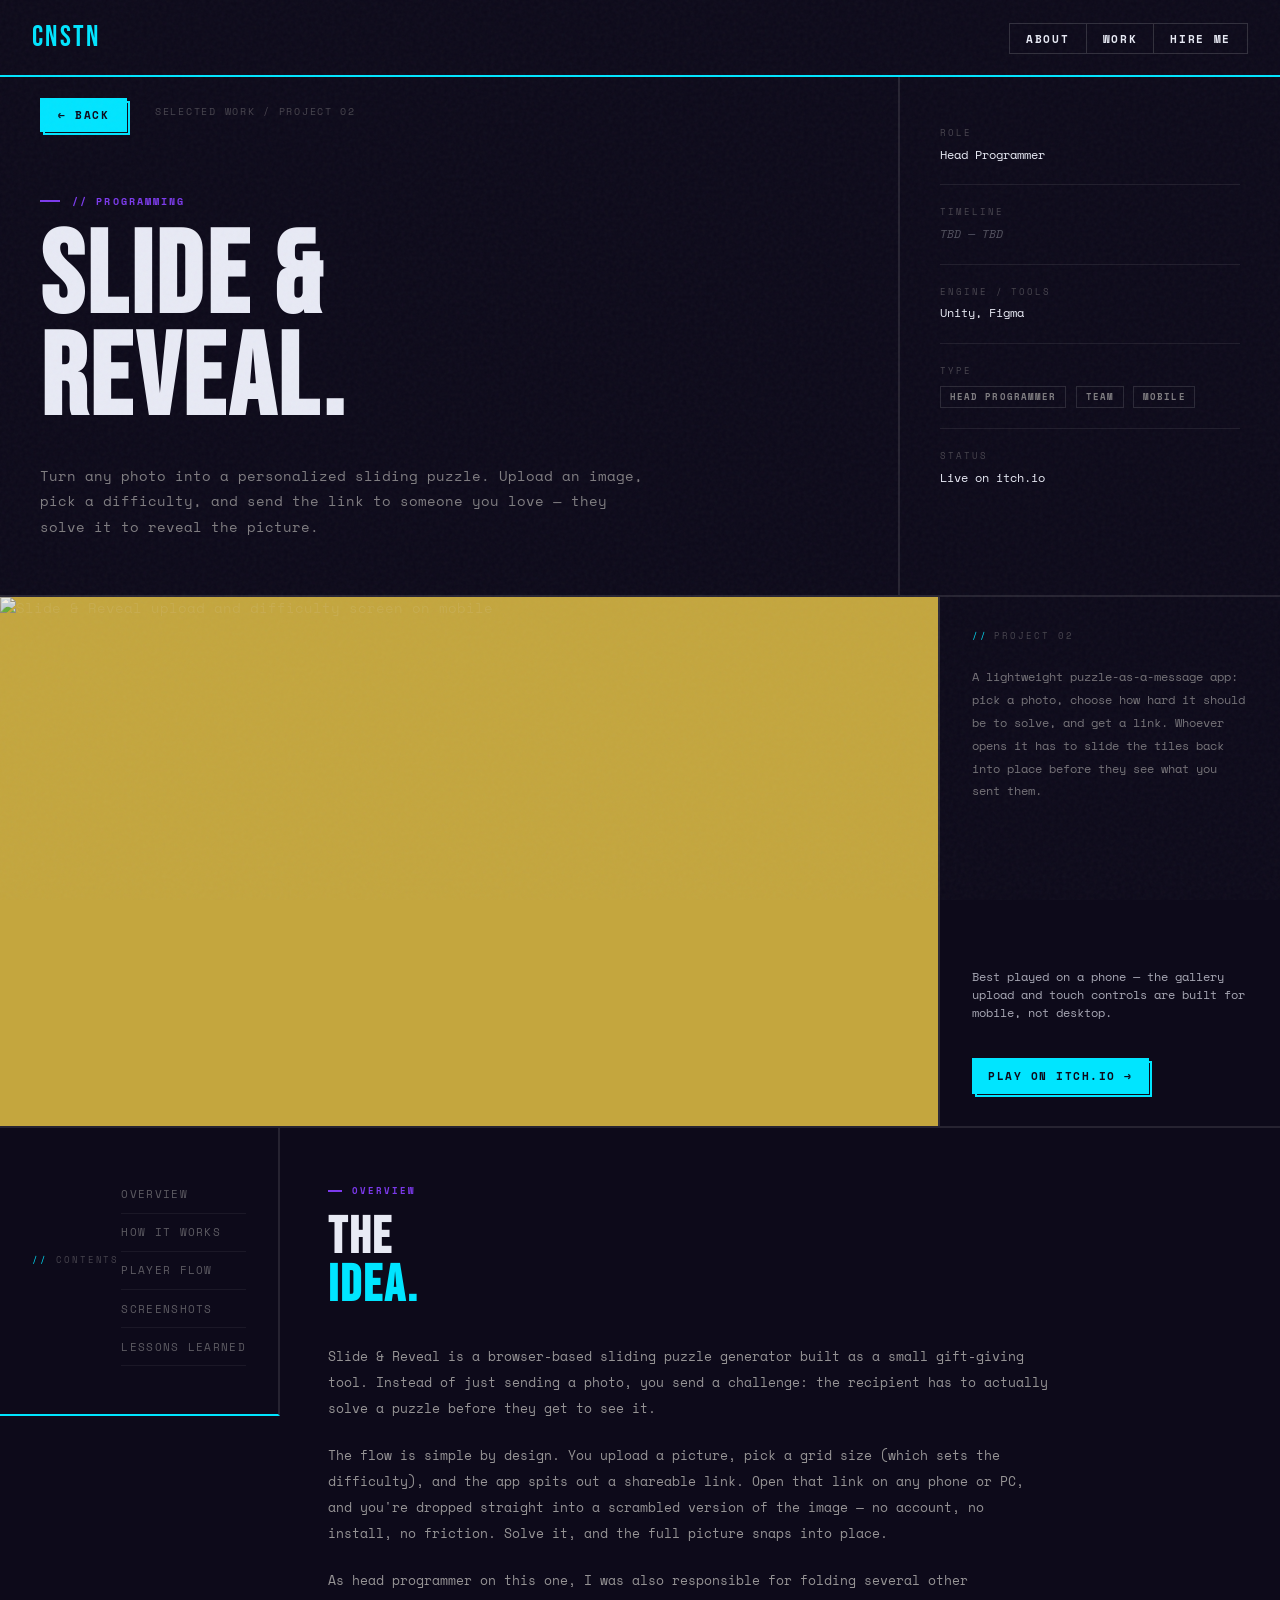
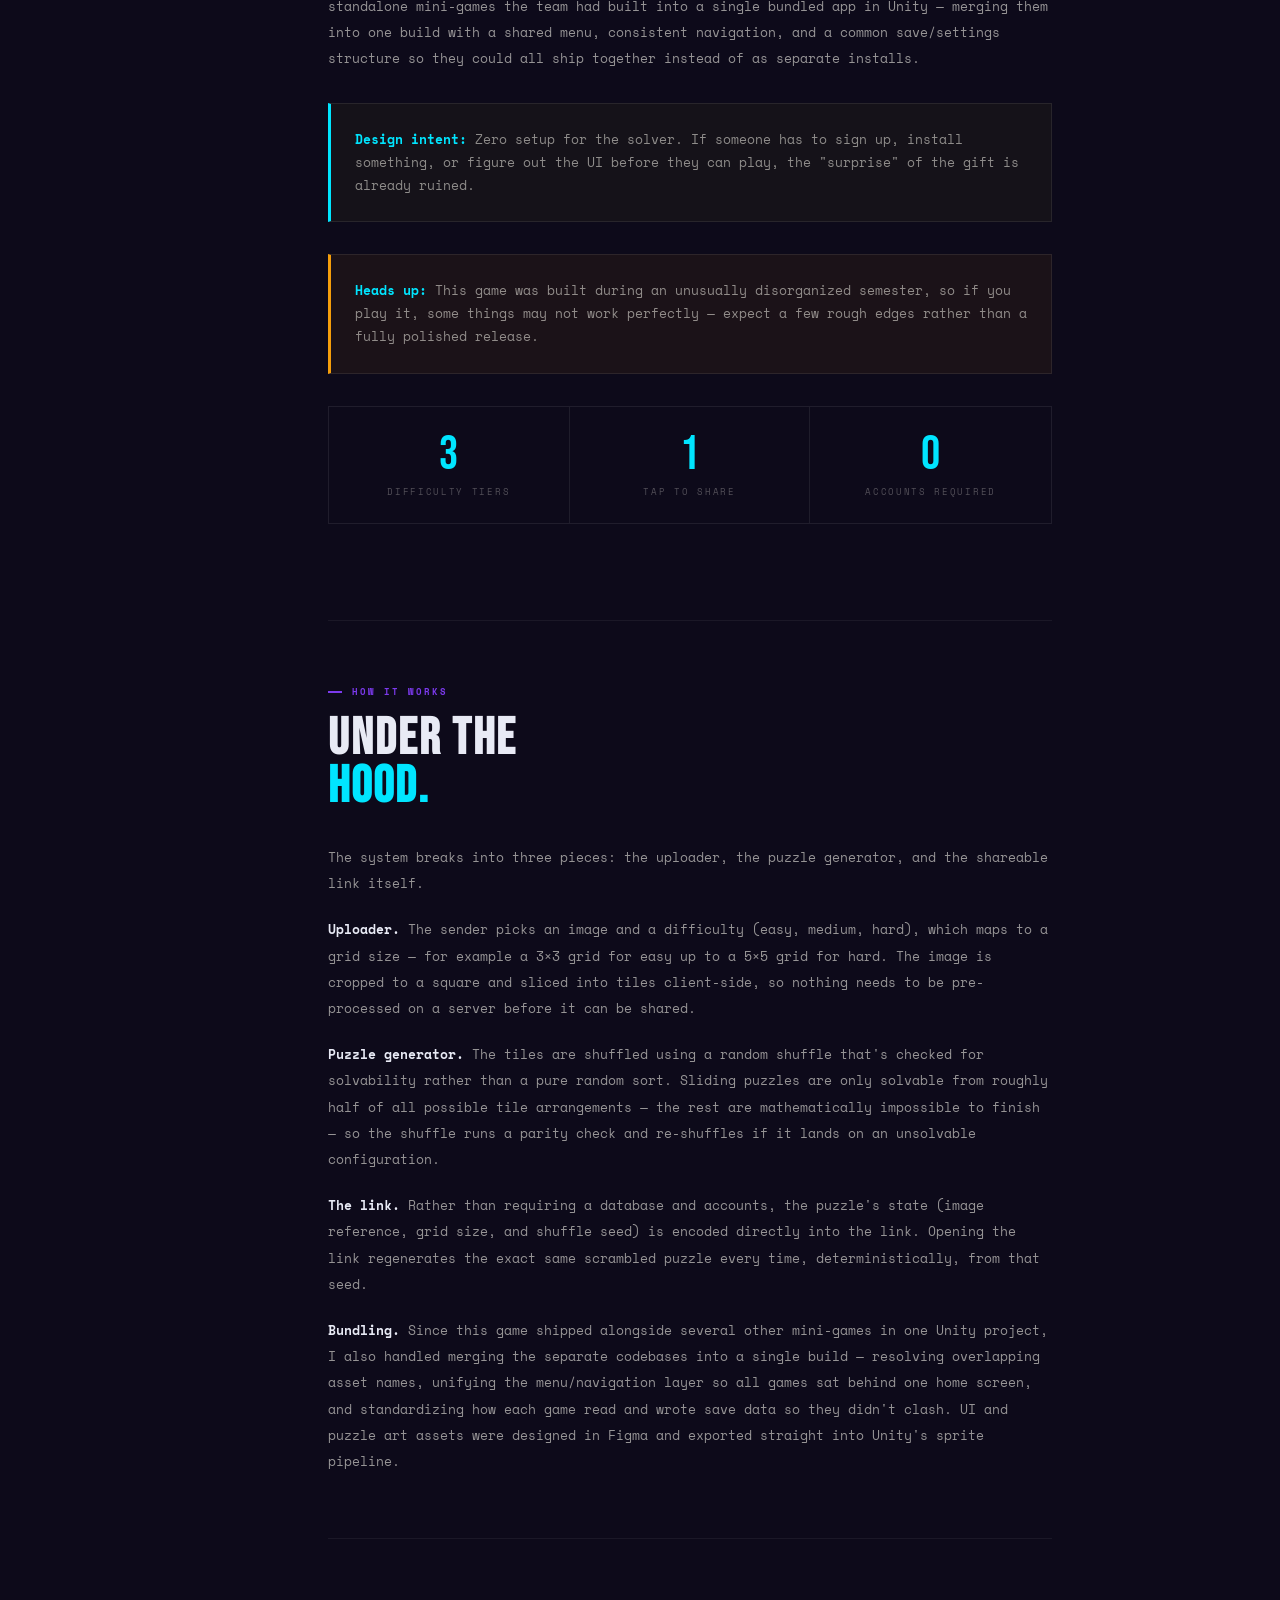
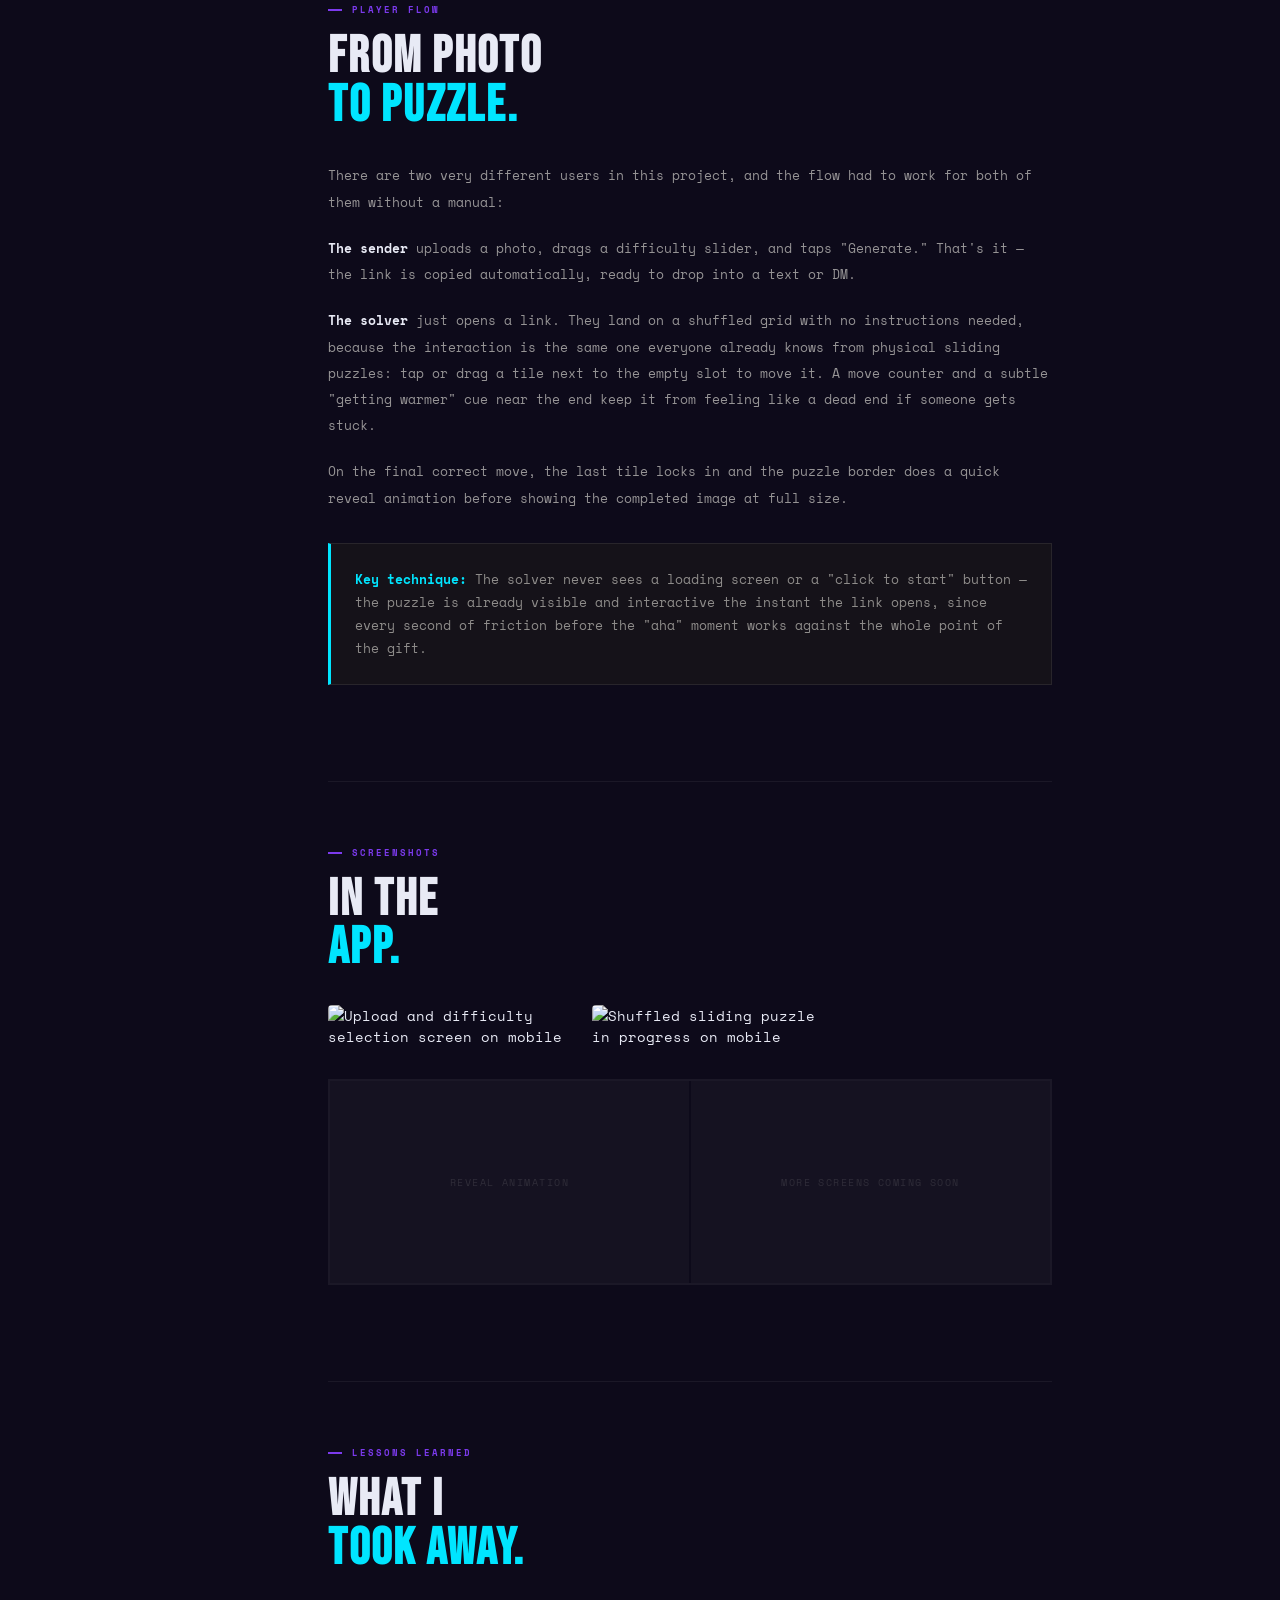
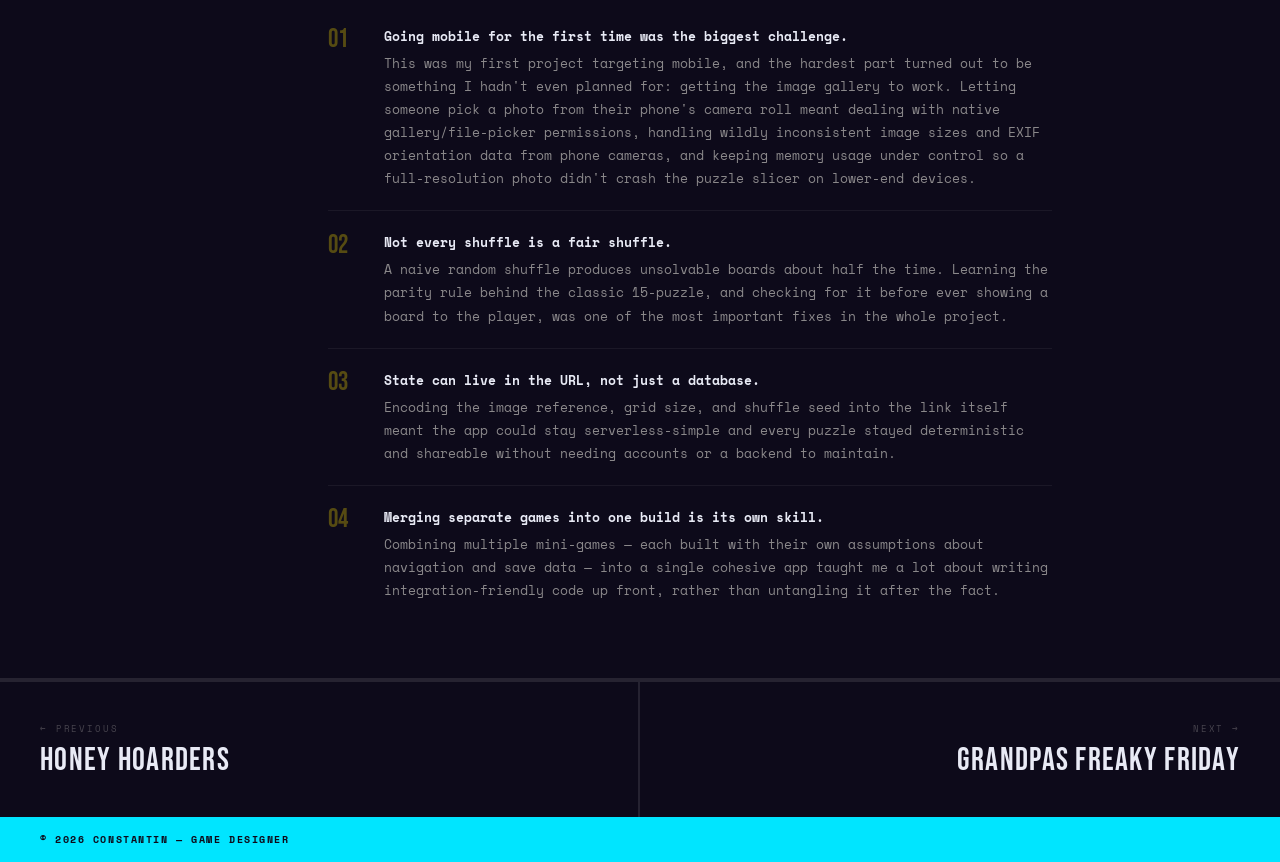
==== commit c40a2b89: "Update project-02.html" ====
--- a/project-02.html
+++ b/project-02.html
@@ -8,360 +8,8 @@
 <link href="https://fonts.googleapis.com/css2?family=Black+Han+Sans&family=Space+Mono:ital,wght@0,400;0,700;1,400&family=Bebas+Neue&display=swap" rel="stylesheet">
 <link rel="stylesheet" href="style.css">
 <link rel="stylesheet" href="project.css">
-<style>
-  /* The construction text */
-
-  .caution-bar {
-    height: 28px;
-    background: repeating-linear-gradient(
-      45deg,
-      #f59e0b 0px, #f59e0b 18px,
-      #1a1520 18px, #1a1520 36px
-    );
-    background-size: 51px 51px;
-    animation: stripeScroll 4s linear infinite;
-    display: flex;
-    align-items: center;
-    justify-content: center;
-    overflow: hidden;
-  }
-
-  @keyframes stripeScroll {
-    from { background-position: 0 0; }
-    to   { background-position: 51px 51px; }
-  }
-
-  .caution-bar-text {
-    font-family: var(--display);
-    font-size: 0.85rem;
-    letter-spacing: 0.25em;
-    color: var(--black);
-    background: #f59e0b;
-    padding: 0 1rem;
-    white-space: nowrap;
-    z-index: 2;
-  }
-
-  .caution-bar-bottom {
-    height: 10px;
-    background: repeating-linear-gradient(
-      45deg,
-      #f59e0b 0px, #f59e0b 12px,
-      #1a1520 12px, #1a1520 24px
-    );
-    background-size: 34px 34px;
-    animation: stripeScroll 3s linear infinite reverse;
-  }
-
-  .scaffold-bar {
-    height: 8px;
-    background: linear-gradient(to right, #b45309, #d97706, #b45309, #d97706);
-    border-bottom: 2px solid #78350f;
-  }
-
-  /* Status badge in hero */
-  .status-wip {
-    display: inline-flex;
-    align-items: center;
-    gap: 0.5rem;
-    padding: 0.4rem 0.8rem;
-    border: 2px solid #f59e0b;
-    background: rgba(245,158,11,0.08);
-    align-self: flex-start;
-    margin-top: 0.5rem;
-  }
-
-  .status-dot {
-    width: 8px; height: 8px;
-    background: #f59e0b;
-    border-radius: 50%;
-    animation: wipPulse 1s ease-in-out infinite;
-  }
-
-  @keyframes wipPulse {
-    0%, 100% { opacity: 1; transform: scale(1); }
-    50%       { opacity: 0.4; transform: scale(0.7); }
-  }
-
-  .status-text {
-    font-size: 0.65rem;
-    letter-spacing: 0.2em;
-    font-weight: 700;
-    text-transform: uppercase;
-    color: #f59e0b;
-  }
-
-  /* Redacted title word */
-  .title-redact {
-    display: inline-block;
-    color: transparent;
-    background: #f59e0b;
-    padding: 0 0.5rem;
-    vertical-align: middle;
-    min-width: 280px;
-    animation: redactFlicker 6s ease-in-out infinite;
-  }
-
-  @keyframes redactFlicker {
-    0%, 85%, 100% { opacity: 1; }
-    87%            { opacity: 0.5; }
-    89%            { opacity: 1; }
-    91%            { opacity: 0.65; }
-    93%            { opacity: 1; }
-  }
-
-  /* Redacted inline text */
-  .redact-inline {
-    background: rgba(232,234,245,0.15);
-    color: transparent;
-    border-radius: 2px;
-    user-select: none;
-  }
-
-  /* Cover panel, the construction image zone */
-  .cover-panel-placeholder.wip-zone {
-    background: #0a0815;
-    position: relative;
-    overflow: hidden;
-    width: 100%;
-    height: 100%;
-    min-height: 400px;
-    display: flex;
-    align-items: center;
-    justify-content: center;
-  }
-
-  .cover-panel-image {
-    display: flex;
-    align-self: stretch;
-  }
-
-  .wip-zone .construction-overlay {
-    position: absolute;
-    inset: 0;
-    background: repeating-linear-gradient(
-      -45deg,
-      transparent 0px, transparent 28px,
-      rgba(245,158,11,0.06) 28px, rgba(245,158,11,0.06) 56px
-    );
-  }
-
-  .wip-zone .pole {
-    position: absolute;
-    width: 4px;
-    background: linear-gradient(to bottom, #92400e, #d97706, #92400e);
-    top: 0; bottom: 0;
-  }
-
-  .wip-zone .pole-1 { left: 20%; }
-  .wip-zone .pole-2 { left: 50%; }
-  .wip-zone .pole-3 { left: 80%; }
-
-  .wip-zone .plank {
-    position: absolute;
-    height: 6px;
-    background: linear-gradient(to right, #78350f, #b45309, #78350f);
-    left: 0; right: 0;
-  }
-
-  .wip-zone .plank-1 { top: 30%; }
-  .wip-zone .plank-2 { top: 65%; }
-
-  .wip-zone .bolt {
-    position: absolute;
-    width: 10px; height: 10px;
-    background: #d97706;
-    border-radius: 50%;
-    border: 2px solid #78350f;
-    z-index: 5;
-  }
-
-  .wip-zone .bolt-tl { top: 10px; left: 10px; }
-  .wip-zone .bolt-tr { top: 10px; right: 10px; }
-  .wip-zone .bolt-bl { bottom: 10px; left: 10px; }
-  .wip-zone .bolt-br { bottom: 10px; right: 10px; }
-
-  .wip-zone .sign {
-    position: relative;
-    z-index: 5;
-    text-align: center;
-  }
-
-  .wip-zone .sign-num {
-    font-family: var(--display);
-    font-size: 5rem;
-    color: rgba(245,158,11,0.15);
-    line-height: 1;
-    display: block;
-  }
-
-  .wip-zone .sign-icon {
-    font-size: 2.5rem;
-    display: block;
-    margin-bottom: 0.4rem;
-  }
-
-  .wip-zone .sign-label {
-    font-family: var(--display);
-    font-size: 1.8rem;
-    color: #f59e0b;
-    letter-spacing: 0.1em;
-    display: block;
-  }
-
-  .wip-zone .sign-sub {
-    font-size: 0.6rem;
-    letter-spacing: 0.2em;
-    color: rgba(245,158,11,0.5);
-    text-transform: uppercase;
-    display: block;
-    margin-top: 0.25rem;
-  }
-
-  /* Progress tracker in the cover panel desc area */
-  .progress-tracker {
-    margin-top: 1rem;
-  }
-
-  .progress-header {
-    display: flex;
-    justify-content: space-between;
-    font-size: 0.6rem;
-    letter-spacing: 0.12em;
-    text-transform: uppercase;
-    color: rgba(232,234,245,0.35);
-    margin-bottom: 0.4rem;
-  }
-
-  .progress-header span:last-child { color: #f59e0b; }
-
-  .progress-bar-wrap {
-    height: 5px;
-    background: rgba(255,255,255,0.08);
-    border: 1px solid rgba(255,255,255,0.1);
-    overflow: hidden;
-    margin-bottom: 0.75rem;
-  }
-
-  .progress-fill {
-    height: 100%;
-    width: 40%;
-    background: linear-gradient(to right, #f59e0b, #fbbf24);
-    position: relative;
-  }
-
-  .progress-fill::after {
-    content: '';
-    position: absolute;
-    right: 0; top: 0; bottom: 0;
-    width: 20px;
-    background: rgba(255,255,255,0.35);
-    animation: scanline 1.5s ease-in-out infinite;
-  }
-
-  @keyframes scanline {
-    0%, 100% { opacity: 0; }
-    50%       { opacity: 1; }
-  }
-
-  .milestone {
-    display: flex;
-    align-items: center;
-    gap: 0.5rem;
-    margin-bottom: 0.3rem;
-  }
-
-  .milestone-check {
-    width: 12px; height: 12px;
-    border: 1.5px solid rgba(255,255,255,0.2);
-    flex-shrink: 0;
-    display: flex;
-    align-items: center;
-    justify-content: center;
-    font-size: 8px;
-  }
-
-  .milestone-check.done    { border-color: #22c55e; background: rgba(34,197,94,0.1); color: #22c55e; }
-  .milestone-check.current { border-color: #f59e0b; background: rgba(245,158,11,0.1); color: #f59e0b; animation: wipPulse 1s ease-in-out infinite; }
-
-  .milestone-label { font-size: 0.65rem; color: rgba(232,234,245,0.4); }
-  .milestone-label.done    { color: rgba(232,234,245,0.75); }
-  .milestone-label.current { color: #f59e0b; }
-
-  /* WIP callout box */
-  .callout-wip {
-    border-left-color: #f59e0b;
-    background: rgba(245,158,11,0.06);
-    color: rgba(245,158,11,0.8);
-  }
-
-  .callout-wip strong { color: #f59e0b; }
-
-  /* Sidebar nav dots */
-  .nav-dot {
-    display: inline-block;
-    width: 6px; height: 6px;
-    border-radius: 50%;
-    margin-right: 0.4rem;
-    vertical-align: middle;
-    flex-shrink: 0;
-  }
-
-  .nav-dot.wip     { background: #f59e0b; animation: wipPulse 1s ease-in-out infinite; }
-  .nav-dot.blocked { background: rgba(255,255,255,0.15); }
-
-  /* Blocked section overlay */
-  .section-blocked {
-    position: relative;
-    overflow: hidden;
-  }
-
-  .blocked-overlay {
-    position: absolute;
-    inset: 0;
-    background: repeating-linear-gradient(
-      -45deg,
-      transparent 0px, transparent 20px,
-      rgba(245,158,11,0.04) 20px, rgba(245,158,11,0.04) 40px
-    );
-    backdrop-filter: blur(0.5px);
-    z-index: 10;
-    display: flex;
-    align-items: center;
-    justify-content: center;
-  }
-
-  .blocked-stamp {
-    border: 3px solid #f59e0b;
-    padding: 0.5rem 1.5rem;
-    transform: rotate(-8deg);
-    background: rgba(245,158,11,0.05);
-  }
-
-  .blocked-stamp-text {
-    font-family: var(--display);
-    font-size: 2rem;
-    letter-spacing: 0.2em;
-    color: #f59e0b;
-    opacity: 0.7;
-  }
-
-  /* Dim text inside blocked sections */
-  .section-blocked .prose p,
-  .section-blocked .stat-cell-num,
-  .section-blocked .stat-cell-label,
-  .section-blocked .media-cell,
-  .section-blocked .lesson-item {
-    opacity: 0.2;
-  }
-</style>
 </head>
 <body>
-
-<!-- CAUTION TOP BAR -->
-<div class="caution-bar">
-  <span class="caution-bar-text">⚠ UNDER CONSTRUCTION — WORK IN PROGRESS — DO NOT ENTER — ⚠</span>
-</div>
 
 <!-- NAV -->
 <nav>
@@ -373,8 +21,6 @@
   </ul>
 </nav>
 
-<div class="scaffold-bar"></div>
-
 <!-- PROJECT HERO -->
 <section class="project-hero">
   <div class="project-hero-left">
@@ -382,22 +28,17 @@
     <span class="back-btn-crumb">Selected Work / Project 02</span>
     <p class="project-hero-type">// Programming</p>
     <h1 class="project-hero-title">
-      PUZZLE<br>
-      <span class="title-redact">████████████</span><br>
-      GAME.
+      SLIDE &<br>
+      <span class="yellow">REVEAL.</span>
     </h1>
     <p class="project-hero-tagline">
-      <span class="redact-inline"> Come back soon! </span> — content coming soon.
+      Turn any photo into a personalized sliding puzzle. Upload an image, pick a difficulty, and send the link to someone you love — they solve it to reveal the picture.
     </p>
-    <div class="status-wip">
-      <div class="status-dot"></div>
-      <span class="status-text">Work in progress — ETA unknown</span>
-    </div>
   </div>
   <div class="project-hero-right">
     <div class="meta-block">
       <p class="meta-label">Role</p>
-      <p class="meta-value">Programmer</p>
+      <p class="meta-value">Head Programmer</p>
     </div>
     <div class="meta-block">
       <p class="meta-label">Timeline</p>
@@ -405,19 +46,19 @@
     </div>
     <div class="meta-block">
       <p class="meta-label">Engine / Tools</p>
-      <p class="meta-value">Unreal Engine </p>
+      <p class="meta-value">Unity, Figma</p>
     </div>
     <div class="meta-block">
       <p class="meta-label">Type</p>
       <p class="meta-value">
-        <span class="tag">Programmer</span>
+        <span class="tag">Head Programmer</span>
         <span class="tag">Team</span>
-        <span class="tag">PC • Mobile</span>
+        <span class="tag">Mobile</span>
       </p>
     </div>
     <div class="meta-block">
       <p class="meta-label">Status</p>
-      <p class="meta-value" style="color:#f59e0b;"> In progress</p>
+      <p class="meta-value">Live on itch.io</p>
     </div>
   </div>
 </section>
@@ -425,62 +66,18 @@
 <!-- COVER PANEL -->
 <div class="cover-panel">
   <div class="cover-panel-image">
-    <div class="cover-panel-placeholder wip-zone">
-      <div class="construction-overlay"></div>
-      <div class="pole pole-1"></div>
-      <div class="pole pole-2"></div>
-      <div class="pole pole-3"></div>
-      <div class="plank plank-1"></div>
-      <div class="plank plank-2"></div>
-      <div class="bolt bolt-tl"></div>
-      <div class="bolt bolt-tr"></div>
-      <div class="bolt bolt-bl"></div>
-      <div class="bolt bolt-br"></div>
-      <div class="sign">
-        <span class="sign-num">02</span>
-        <span class="sign-label">UNDER CONSTRUCTION</span>
-        <span class="sign-sub">Screenshot coming when it's ready</span>
-      </div>
+    <div class="cover-panel-placeholder" style="min-height:400px; overflow:hidden; background:#c4a63e; display:flex; align-items:center; justify-content:center;">
+      <img src="Images/project-02-shot-02.png" alt="Slide & Reveal upload and difficulty screen on mobile" style="max-width:100%; max-height:100%; object-fit:contain; display:block;">
     </div>
   </div>
   <div class="cover-panel-info">
     <p class="cover-panel-label">Project 02</p>
     <p class="cover-panel-desc">
-      This case study is actively being written. Content, screenshots, and the full write-up will appear here once the project is ready to publish.
+      A lightweight puzzle-as-a-message app: pick a photo, choose how hard it should be to solve, and get a link. Whoever opens it has to slide the tiles back into place before they see what you sent them.
     </p>
-
-    <div class="progress-tracker">
-      <div class="progress-header">
-        <span>Build progress</span>
-        <span>~40%</span>
-      </div>
-      <div class="progress-bar-wrap">
-        <div class="progress-fill"></div>
-      </div>
-      <div class="milestone">
-        <div class="milestone-check done">✓</div>
-        <span class="milestone-label done">Project kicked off</span>
-      </div>
-      <div class="milestone">
-        <div class="milestone-check done">✓</div>
-        <span class="milestone-label done">Blockout complete</span>
-      </div>
-      <div class="milestone">
-        <div class="milestone-check current">→</div>
-        <span class="milestone-label current">Writing case study copy</span>
-      </div>
-      <div class="milestone">
-        <div class="milestone-check"></div>
-        <span class="milestone-label">Screenshots + GIFs</span>
-      </div>
-      <div class="milestone">
-        <div class="milestone-check"></div>
-        <span class="milestone-label">Final polish &amp; publish</span>
-      </div>
-    </div>
-
+    <p style="font-size:0.75rem; color:rgba(232,234,245,0.7); margin-top:0.75rem; margin-bottom:0.75rem;">Best played on a phone — the gallery upload and touch controls are built for mobile, not desktop.</p>
     <div class="cover-panel-links">
-      <span class="cover-panel-link" style="opacity:0.3; cursor:not-allowed;">Play on itch.io — coming soon</span>
+      <a href="https://constantin-sarafov.itch.io/puzzle-sliding-game" target="_blank" rel="noopener" class="cover-panel-link">Play on itch.io →</a>
     </div>
   </div>
 </div>
@@ -491,11 +88,11 @@
   <nav class="project-body-nav">
     <p class="body-nav-label">Contents</p>
     <ul class="body-nav-links">
-      <li><a href="#overview"><span class="nav-dot wip"></span>Overview</a></li>
-      <li><a href="#layout"><span class="nav-dot blocked"></span>Level Layout</a></li>
-      <li><a href="#flow"><span class="nav-dot blocked"></span>Player Flow</a></li>
-      <li><a href="#screenshots"><span class="nav-dot blocked"></span>Screenshots</a></li>
-      <li><a href="#lessons"><span class="nav-dot blocked"></span>Lessons Learned</a></li>
+      <li><a href="#overview">Overview</a></li>
+      <li><a href="#layout">How It Works</a></li>
+      <li><a href="#flow">Player Flow</a></li>
+      <li><a href="#screenshots">Screenshots</a></li>
+      <li><a href="#lessons">Lessons Learned</a></li>
     </ul>
   </nav>
 
@@ -504,95 +101,100 @@
     <!-- OVERVIEW -->
     <div class="content-section" id="overview">
       <p class="section-eyebrow">Overview</p>
-      <h2 class="section-heading">THE<br><span class="yellow">LEVEL.</span></h2>
+      <h2 class="section-heading">THE<br><span class="yellow">IDEA.</span></h2>
       <div class="prose">
-        <p>Content for this section is currently being drafted. Check back soon for the full overview of the level, its setting, mood, and design goals.</p>
-      </div>
-      <div class="callout callout-wip">
-        <p><strong>Work in progress:</strong> This section will describe the level at a high level, its place in the game structure, and the core design intent.</p>
+        <p>Slide &amp; Reveal is a browser-based sliding puzzle generator built as a small gift-giving tool. Instead of just sending a photo, you send a challenge: the recipient has to actually solve a puzzle before they get to see it.</p>
+        <p>The flow is simple by design. You upload a picture, pick a grid size (which sets the difficulty), and the app spits out a shareable link. Open that link on any phone or PC, and you're dropped straight into a scrambled version of the image — no account, no install, no friction. Solve it, and the full picture snaps into place.</p>
+        <p>As head programmer on this one, I was also responsible for folding several other standalone mini-games the team had built into a single bundled app in Unity — merging them into one build with a shared menu, consistent navigation, and a common save/settings structure so they could all ship together instead of as separate installs.</p>
+      </div>
+      <div class="callout">
+        <p><strong>Design intent:</strong> Zero setup for the solver. If someone has to sign up, install something, or figure out the UI before they can play, the "surprise" of the gift is already ruined.</p>
+      </div>
+      <div class="callout callout-wip" style="border-left-color:#f59e0b; background:rgba(245,158,11,0.06); color:rgba(245,158,11,0.85);">
+        <p><strong>Heads up:</strong> This game was built during an unusually disorganized semester, so if you play it, some things may not work perfectly — expect a few rough edges rather than a fully polished release.</p>
       </div>
       <div class="stat-row">
         <div class="stat-cell">
-          <p class="stat-cell-num">—</p>
-          <p class="stat-cell-label">Encounters</p>
+          <p class="stat-cell-num">3</p>
+          <p class="stat-cell-label">Difficulty tiers</p>
         </div>
         <div class="stat-cell">
-          <p class="stat-cell-num">—</p>
-          <p class="stat-cell-label">Est. play time</p>
+          <p class="stat-cell-num">1</p>
+          <p class="stat-cell-label">Tap to share</p>
         </div>
         <div class="stat-cell">
-          <p class="stat-cell-num">—</p>
-          <p class="stat-cell-label">Iterations</p>
-        </div>
-      </div>
-    </div>
-
-    <!-- LAYOUT -->
-    <div class="content-section section-blocked" id="layout">
-      <div class="blocked-overlay">
-        <div class="blocked-stamp"><span class="blocked-stamp-text">NOT YET</span></div>
-      </div>
-      <p class="section-eyebrow">Level Layout</p>
-      <h2 class="section-heading">SPACE &amp;<br><span class="yellow">STRUCTURE.</span></h2>
+          <p class="stat-cell-num">0</p>
+          <p class="stat-cell-label">Accounts required</p>
+        </div>
+      </div>
+    </div>
+
+    <!-- HOW IT WORKS -->
+    <div class="content-section" id="layout">
+      <p class="section-eyebrow">How It Works</p>
+      <h2 class="section-heading">UNDER THE<br><span class="yellow">HOOD.</span></h2>
       <div class="prose">
-        <p>Come back soon for more info on the project!</p>
-      </div>
-      <div class="media-grid" style="grid-template-columns: 1fr;">
-        <div class="media-cell" style="aspect-ratio: 16/7;">
-          <div class="media-cell-placeholder">Level map / blockout overview</div>
-        </div>
+        <p>The system breaks into three pieces: the uploader, the puzzle generator, and the shareable link itself.</p>
+        <p><strong>Uploader.</strong> The sender picks an image and a difficulty (easy, medium, hard), which maps to a grid size — for example a 3×3 grid for easy up to a 5×5 grid for hard. The image is cropped to a square and sliced into tiles client-side, so nothing needs to be pre-processed on a server before it can be shared.</p>
+        <p><strong>Puzzle generator.</strong> The tiles are shuffled using a random shuffle that's checked for solvability rather than a pure random sort. Sliding puzzles are only solvable from roughly half of all possible tile arrangements — the rest are mathematically impossible to finish — so the shuffle runs a parity check and re-shuffles if it lands on an unsolvable configuration.</p>
+        <p><strong>The link.</strong> Rather than requiring a database and accounts, the puzzle's state (image reference, grid size, and shuffle seed) is encoded directly into the link. Opening the link regenerates the exact same scrambled puzzle every time, deterministically, from that seed.</p>
+        <p><strong>Bundling.</strong> Since this game shipped alongside several other mini-games in one Unity project, I also handled merging the separate codebases into a single build — resolving overlapping asset names, unifying the menu/navigation layer so all games sat behind one home screen, and standardizing how each game read and wrote save data so they didn't clash. UI and puzzle art assets were designed in Figma and exported straight into Unity's sprite pipeline.</p>
       </div>
     </div>
 
     <!-- PLAYER FLOW -->
-    <div class="content-section section-blocked" id="flow">
-      <div class="blocked-overlay">
-        <div class="blocked-stamp"><span class="blocked-stamp-text">BLOCKED</span></div>
-      </div>
+    <div class="content-section" id="flow">
       <p class="section-eyebrow">Player Flow</p>
-      <h2 class="section-heading">GUIDING<br><span class="yellow">THE PLAYER.</span></h2>
+      <h2 class="section-heading">FROM PHOTO<br><span class="yellow">TO PUZZLE.</span></h2>
       <div class="prose">
-        <p>To be revealed soon!.</p>
+        <p>There are two very different users in this project, and the flow had to work for both of them without a manual:</p>
+        <p><strong>The sender</strong> uploads a photo, drags a difficulty slider, and taps "Generate." That's it — the link is copied automatically, ready to drop into a text or DM.</p>
+        <p><strong>The solver</strong> just opens a link. They land on a shuffled grid with no instructions needed, because the interaction is the same one everyone already knows from physical sliding puzzles: tap or drag a tile next to the empty slot to move it. A move counter and a subtle "getting warmer" cue near the end keep it from feeling like a dead end if someone gets stuck.</p>
+        <p>On the final correct move, the last tile locks in and the puzzle border does a quick reveal animation before showing the completed image at full size.</p>
       </div>
       <div class="callout">
-        <p><strong>Key technique:</strong> Placeholder — to be written.</p>
+        <p><strong>Key technique:</strong> The solver never sees a loading screen or a "click to start" button — the puzzle is already visible and interactive the instant the link opens, since every second of friction before the "aha" moment works against the whole point of the gift.</p>
       </div>
     </div>
 
     <!-- SCREENSHOTS -->
-    <div class="content-section section-blocked" id="screenshots">
-      <div class="blocked-overlay">
-        <div class="blocked-stamp"><span class="blocked-stamp-text">PENDING</span></div>
-      </div>
+    <div class="content-section" id="screenshots">
       <p class="section-eyebrow">Screenshots</p>
-      <h2 class="section-heading">IN THE<br><span class="yellow">LEVEL.</span></h2>
+      <h2 class="section-heading">IN THE<br><span class="yellow">APP.</span></h2>
+      <div style="display:flex; gap:1.5rem; flex-wrap:wrap; margin-bottom:1.5rem;">
+        <div style="width:240px; max-width:100%;">
+          <img src="Images/project-02-shot-02.png" alt="Upload and difficulty selection screen on mobile" style="width:100%; height:auto; display:block; border-radius:4px;">
+        </div>
+        <div style="width:240px; max-width:100%;">
+          <img src="Images/project-02-shot-01.png" alt="Shuffled sliding puzzle in progress on mobile" style="width:100%; height:auto; display:block; border-radius:4px;">
+        </div>
+      </div>
       <div class="media-grid">
-        <div class="media-cell"><div class="media-cell-placeholder">Screenshot 01</div></div>
-        <div class="media-cell"><div class="media-cell-placeholder">Screenshot 02</div></div>
-        <div class="media-cell"><div class="media-cell-placeholder">Screenshot 03</div></div>
-        <div class="media-cell"><div class="media-cell-placeholder">Screenshot 04</div></div>
+        <div class="media-cell"><div class="media-cell-placeholder">Reveal animation</div></div>
+        <div class="media-cell"><div class="media-cell-placeholder">More screens coming soon</div></div>
       </div>
     </div>
 
     <!-- LESSONS -->
-    <div class="content-section section-blocked" id="lessons">
-      <div class="blocked-overlay">
-        <div class="blocked-stamp"><span class="blocked-stamp-text">SOON™</span></div>
-      </div>
+    <div class="content-section" id="lessons">
       <p class="section-eyebrow">Lessons Learned</p>
       <h2 class="section-heading">WHAT I<br><span class="yellow">TOOK AWAY.</span></h2>
       <div class="lesson-list">
         <div class="lesson-item">
           <div class="lesson-num">01</div>
-          <div class="lesson-text"><strong>Lesson title here</strong> — to be written.</div>
+          <div class="lesson-text"><strong>Going mobile for the first time was the biggest challenge.</strong> This was my first project targeting mobile, and the hardest part turned out to be something I hadn't even planned for: getting the image gallery to work. Letting someone pick a photo from their phone's camera roll meant dealing with native gallery/file-picker permissions, handling wildly inconsistent image sizes and EXIF orientation data from phone cameras, and keeping memory usage under control so a full-resolution photo didn't crash the puzzle slicer on lower-end devices.</div>
         </div>
         <div class="lesson-item">
           <div class="lesson-num">02</div>
-          <div class="lesson-text"><strong>Lesson title here</strong> — to be written.</div>
+          <div class="lesson-text"><strong>Not every shuffle is a fair shuffle.</strong> A naive random shuffle produces unsolvable boards about half the time. Learning the parity rule behind the classic 15-puzzle, and checking for it before ever showing a board to the player, was one of the most important fixes in the whole project.</div>
         </div>
         <div class="lesson-item">
           <div class="lesson-num">03</div>
-          <div class="lesson-text"><strong>Lesson title here</strong> — to be written.</div>
+          <div class="lesson-text"><strong>State can live in the URL, not just a database.</strong> Encoding the image reference, grid size, and shuffle seed into the link itself meant the app could stay serverless-simple and every puzzle stayed deterministic and shareable without needing accounts or a backend to maintain.</div>
+        </div>
+        <div class="lesson-item">
+          <div class="lesson-num">04</div>
+          <div class="lesson-text"><strong>Merging separate games into one build is its own skill.</strong> Combining multiple mini-games — each built with their own assumptions about navigation and save data — into a single cohesive app taught me a lot about writing integration-friendly code up front, rather than untangling it after the fact.</div>
         </div>
       </div>
     </div>
@@ -612,13 +214,9 @@
   </a>
 </div>
 
-<div class="caution-bar-bottom"></div>
-
 <div class="footer-strip">
   <span>© 2026 Constantin — Game Designer</span>
-  <span> PAGE UNDER CONSTRUCTION </span>
-  <span>Check back soon</span>
 </div>
 
 </body>
-</html>+</html>
